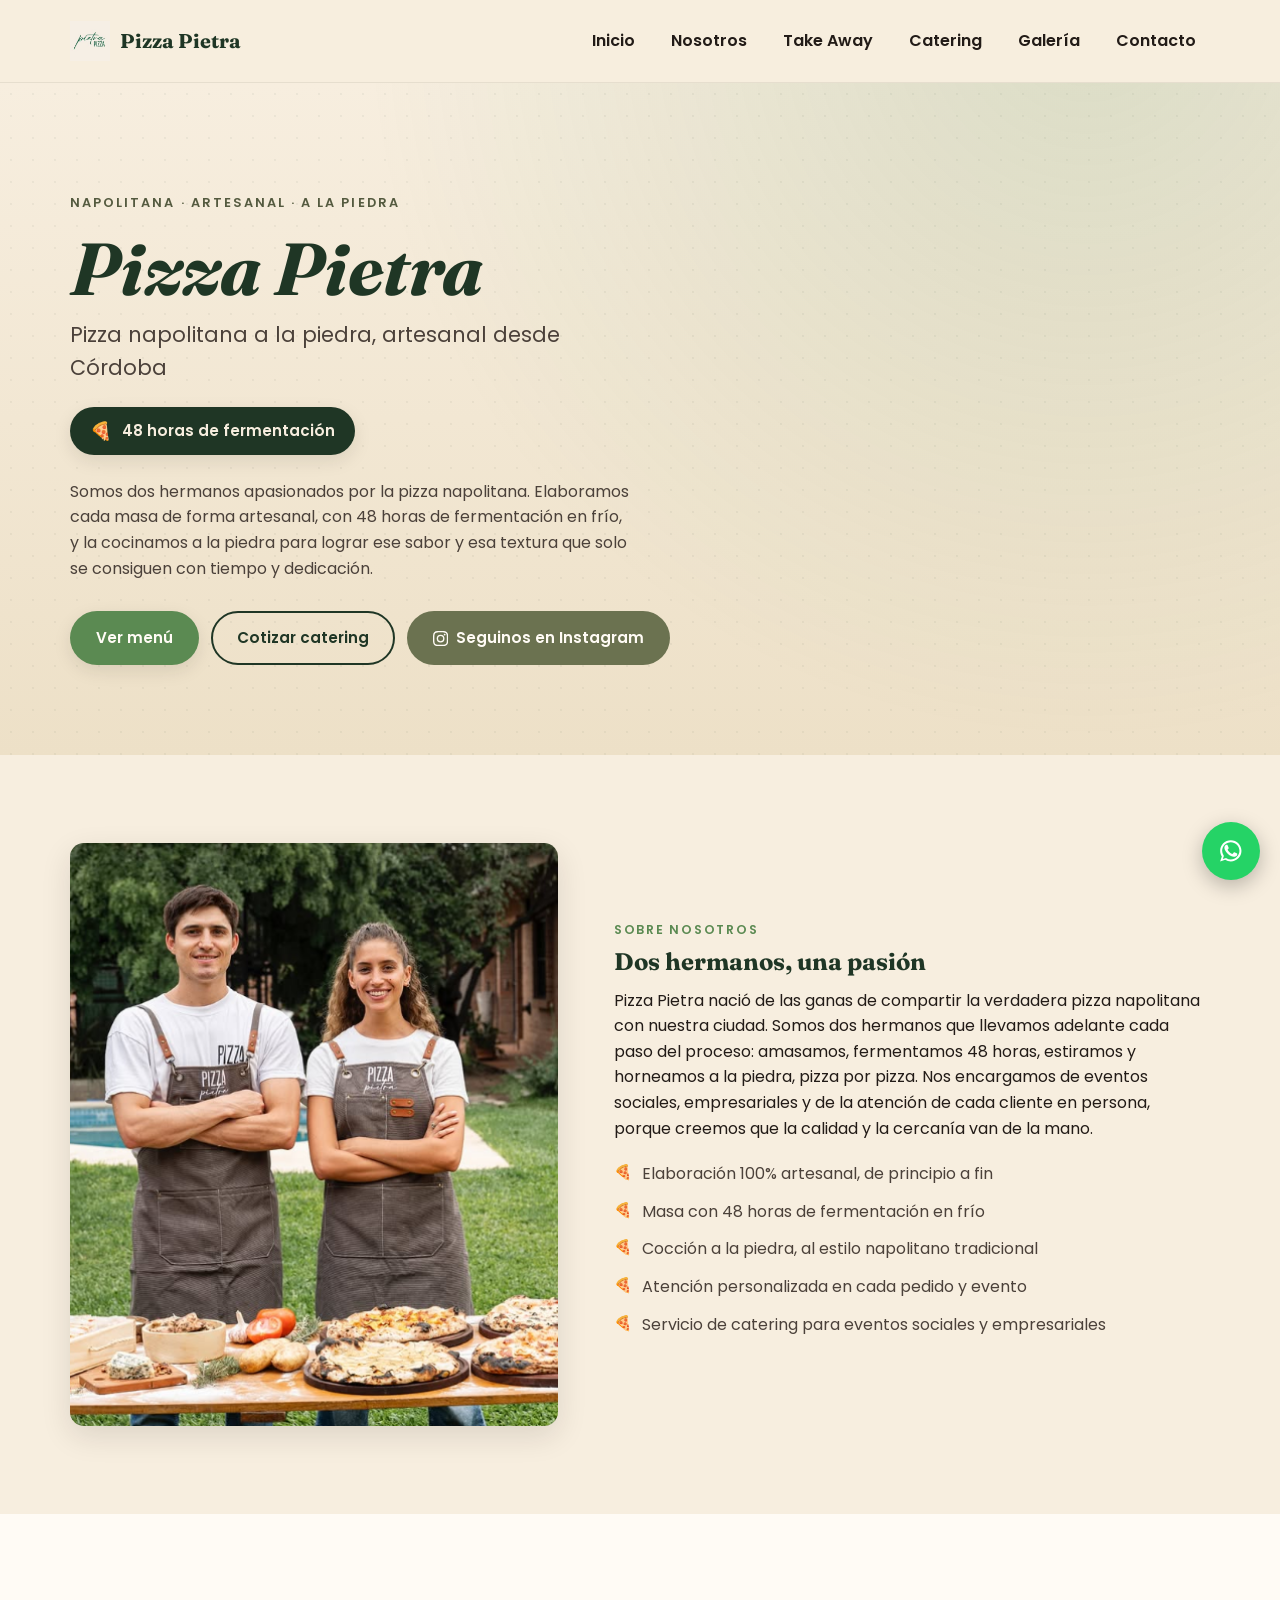
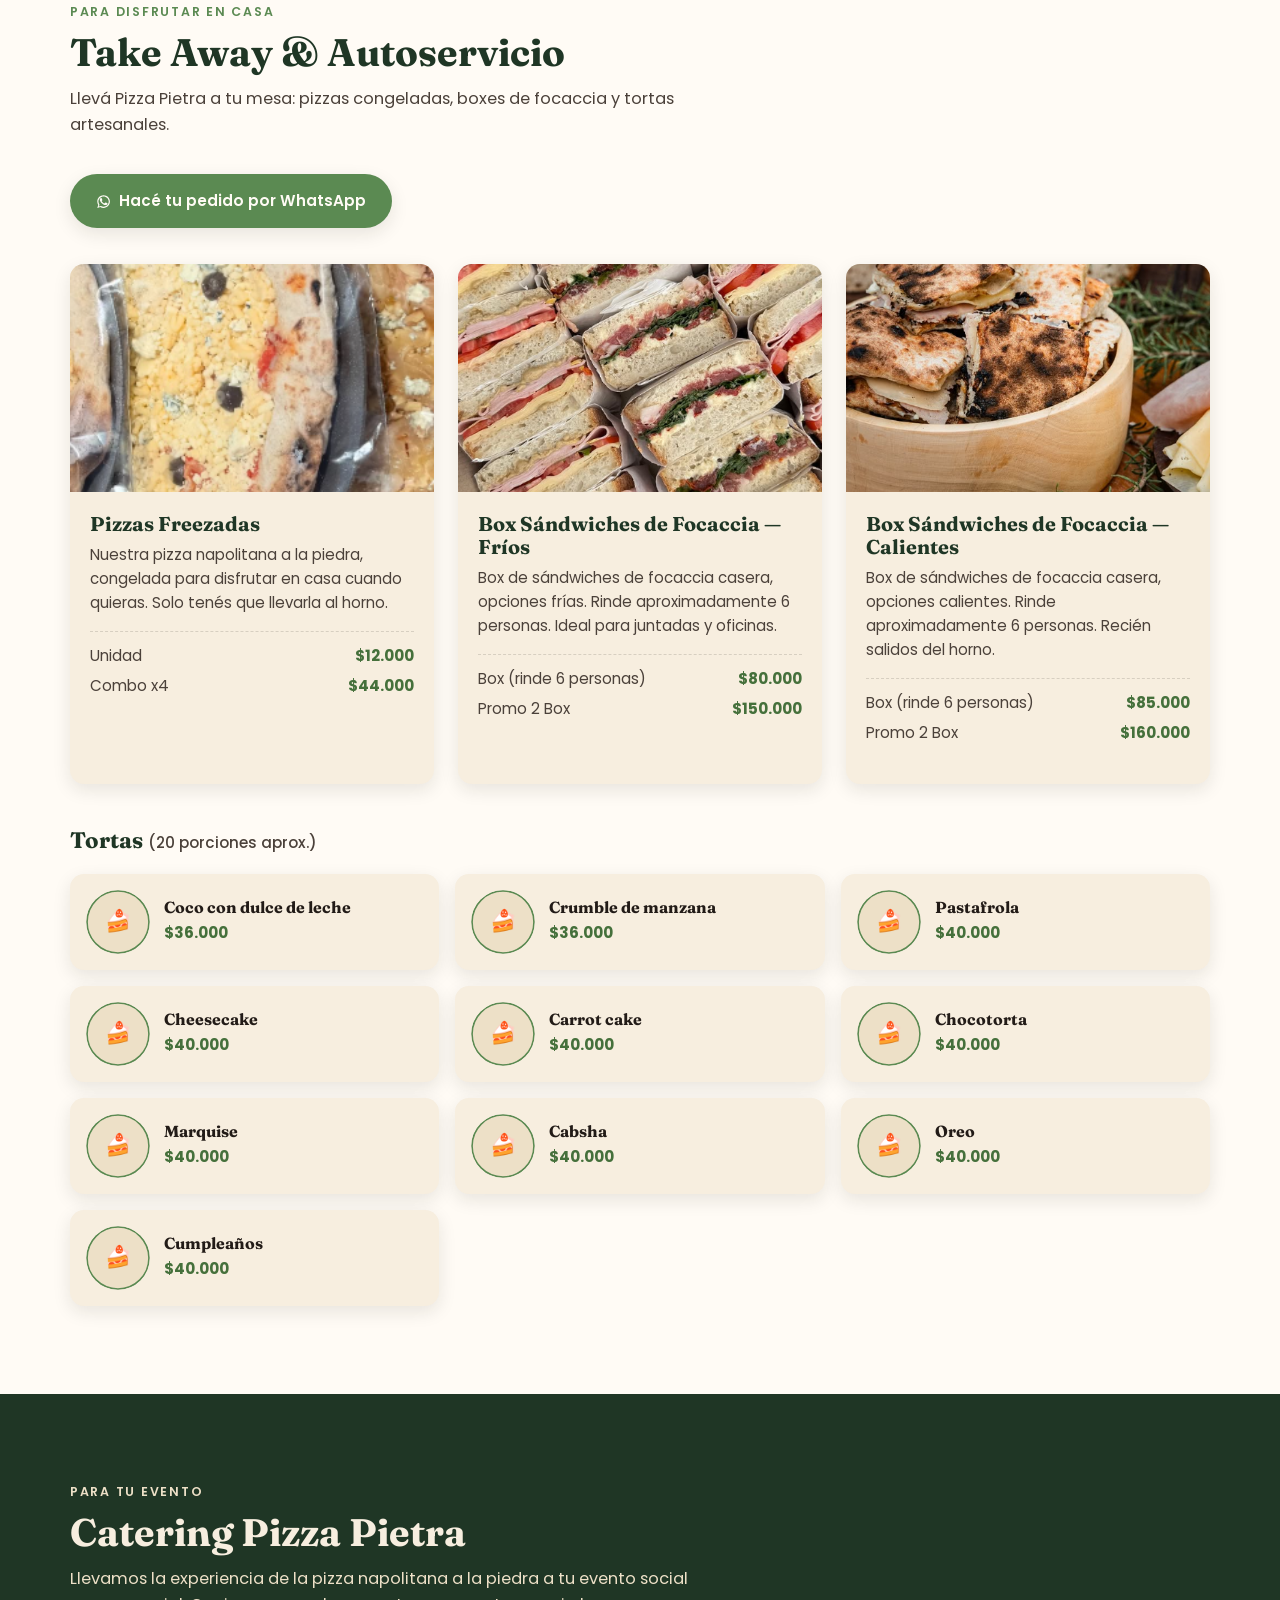
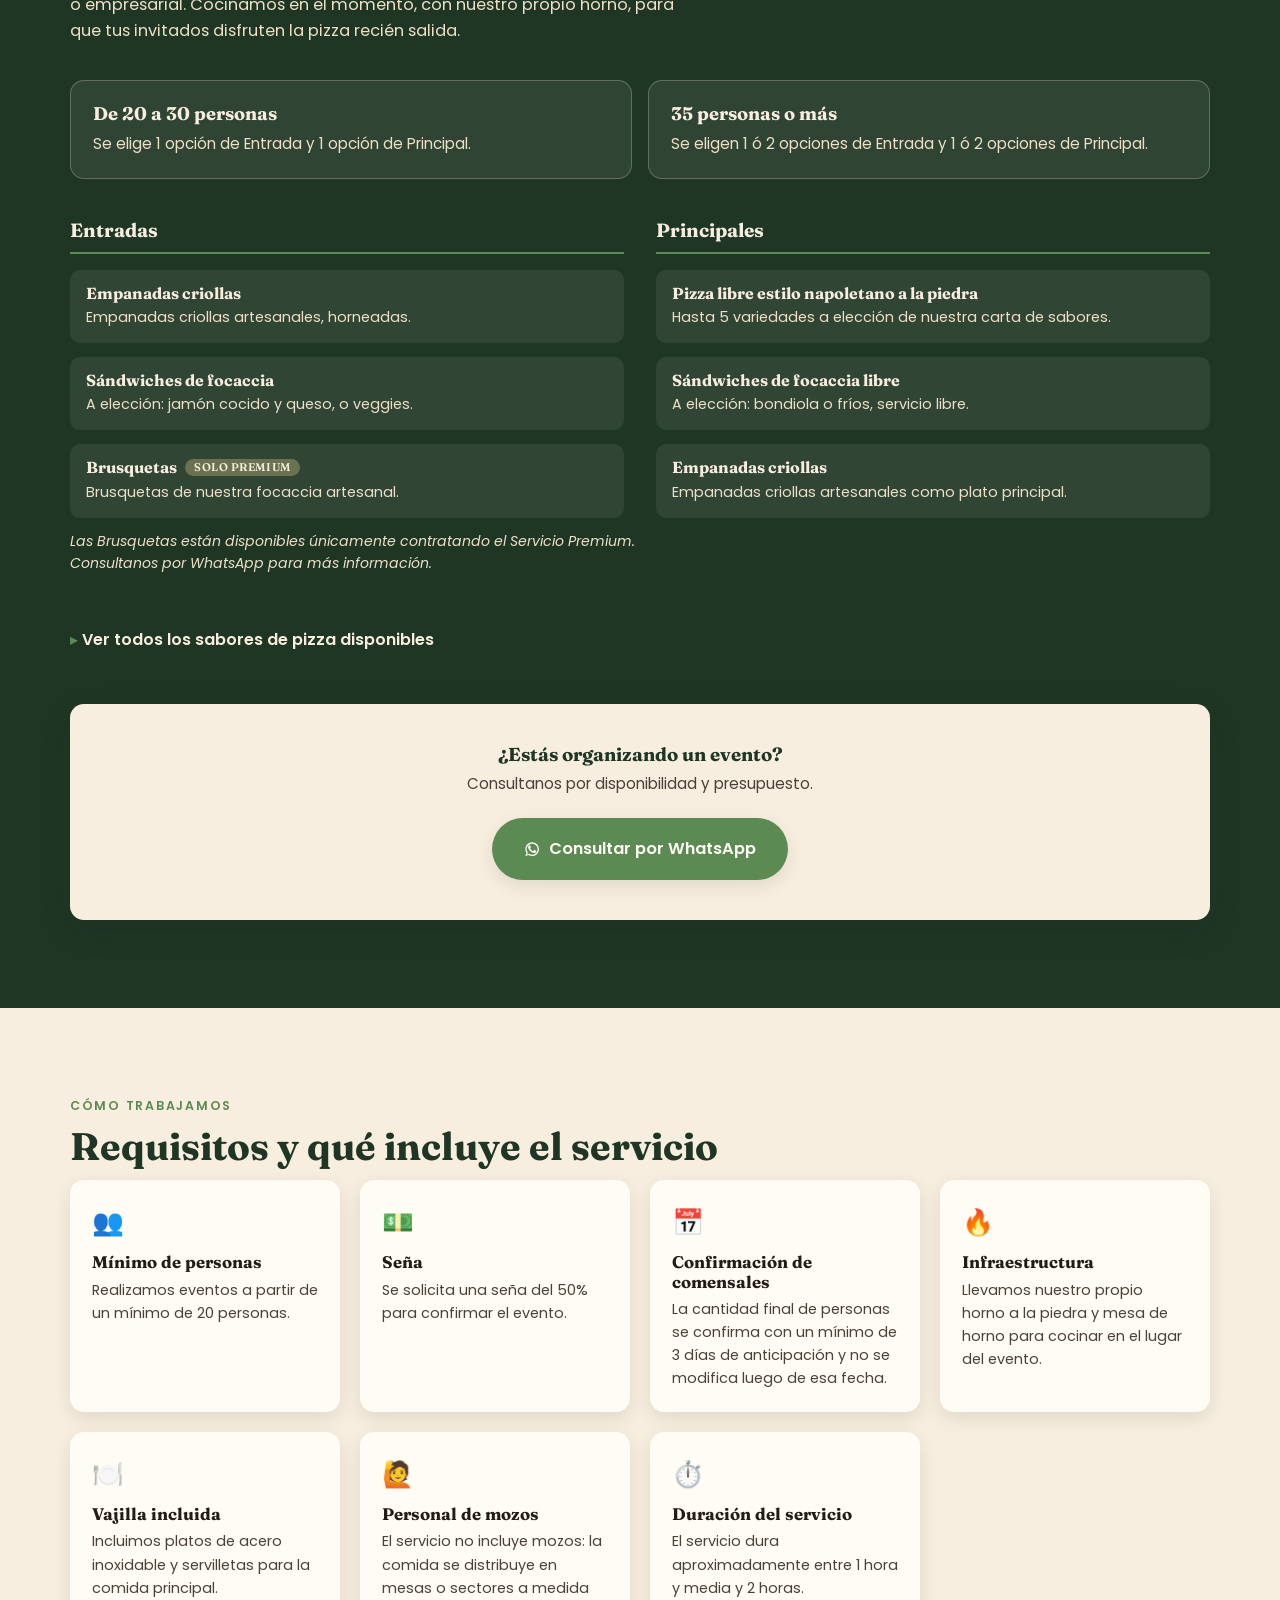
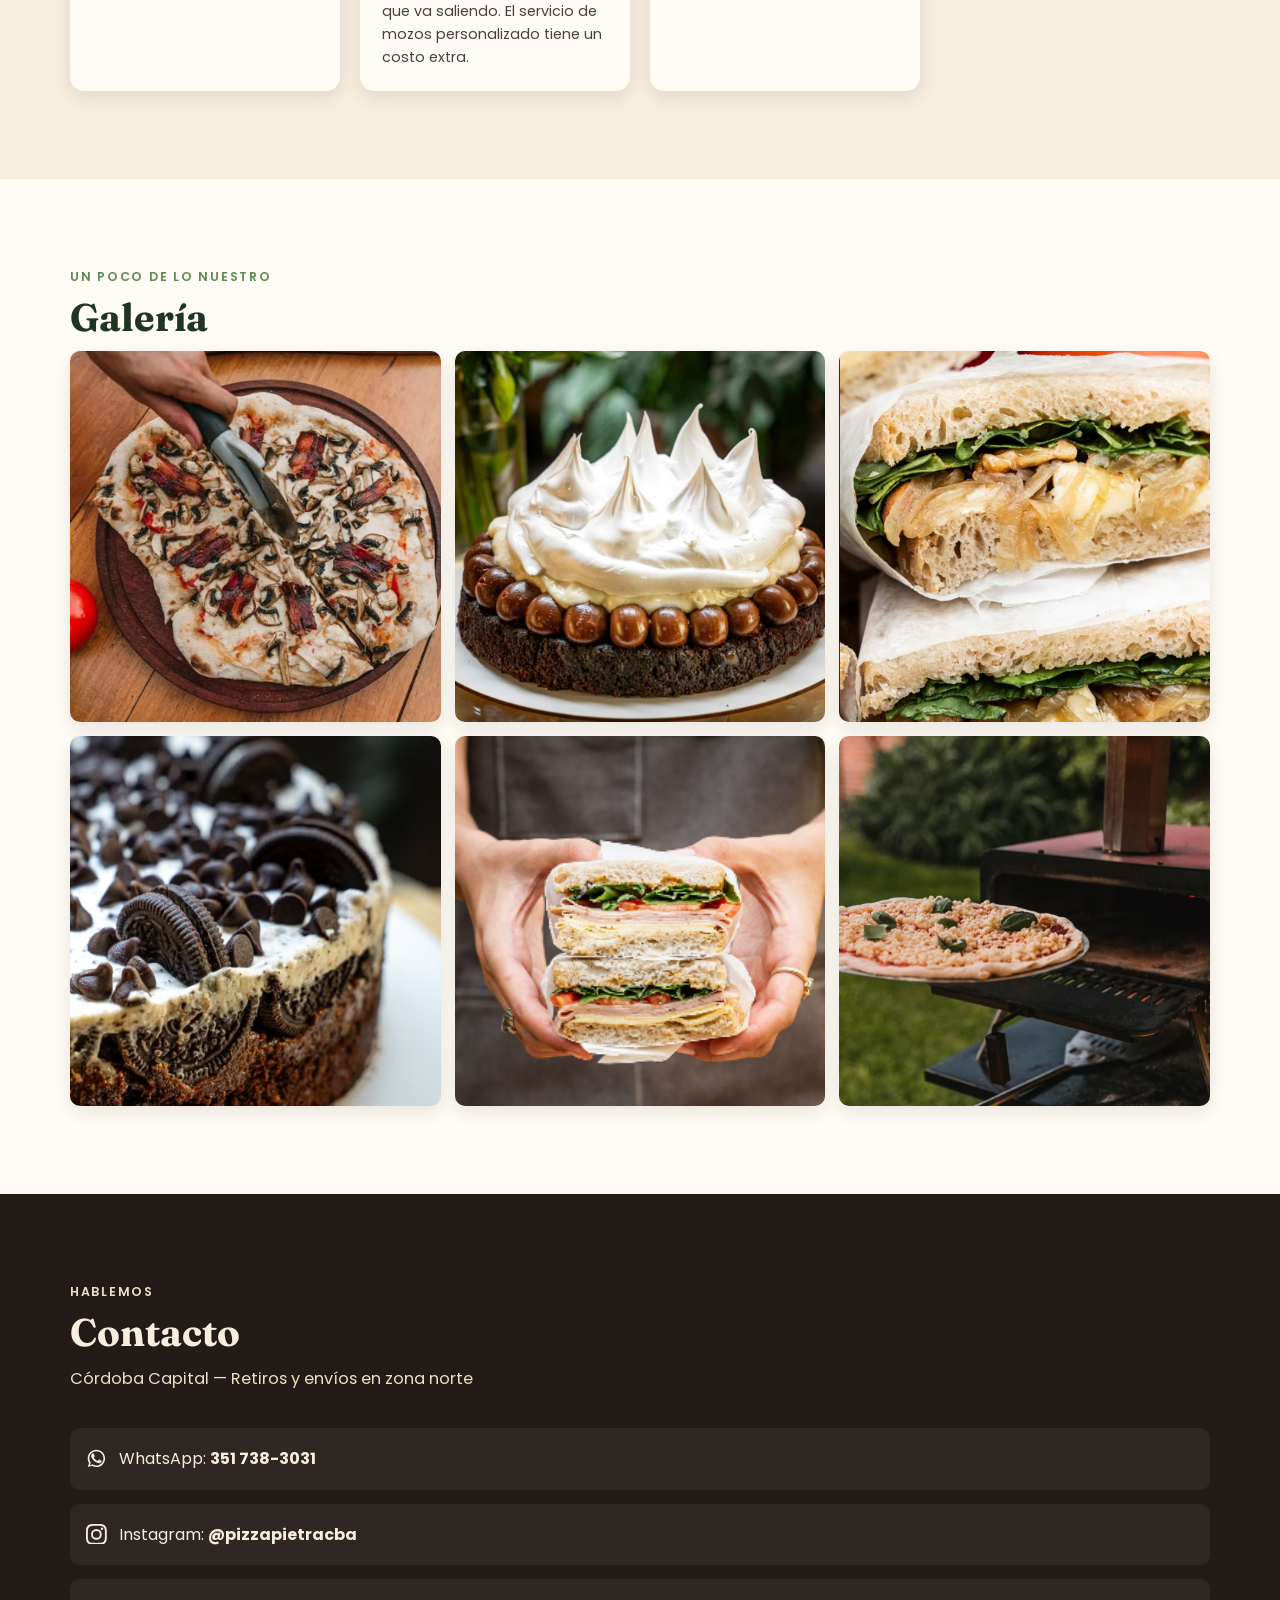
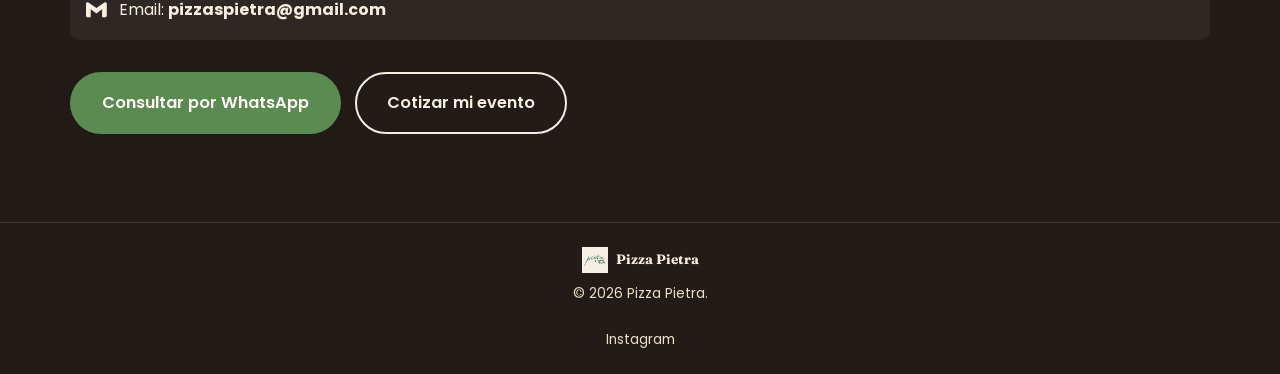
==== index.html @ 2894edb2 "Primera versión del sitio Pizza Pietra" ====
<!DOCTYPE html>
<html lang="es-AR">
<head>
<meta charset="UTF-8">
<meta name="viewport" content="width=device-width, initial-scale=1.0">
<title>Pizza Pietra | Pizza Napolitana a la Piedra y Catering en Córdoba</title>
<meta name="description" content="Pizza Pietra: pizza napolitana a la piedra artesanal, con masa de 48 horas de fermentación. Catering para eventos sociales y empresariales, take away, pizzas congeladas y tortas en Córdoba.">
<meta name="keywords" content="pizza napolitana Córdoba, pizza a la piedra, catering de pizzas Córdoba, pizza artesanal, catering eventos Córdoba, pizzas congeladas">
<meta name="author" content="Pizza Pietra">

<!-- Open Graph -->
<meta property="og:title" content="Pizza Pietra | Pizza Napolitana a la Piedra">
<meta property="og:description" content="Pizza napolitana artesanal con 48 horas de fermentación. Catering para eventos, take away y pizzas congeladas en Córdoba.">
<meta property="og:type" content="website">
<meta property="og:image" content="img/logo.jpg">
<meta property="og:locale" content="es_AR">

<link rel="icon" type="image/jpeg" href="img/logo.jpg">

<link rel="preconnect" href="https://fonts.googleapis.com">
<link rel="preconnect" href="https://fonts.gstatic.com" crossorigin>
<link href="https://fonts.googleapis.com/css2?family=Fraunces:ital,wght@0,600;0,700;0,900;1,600&family=Poppins:wght@400;500;600;700&display=swap" rel="stylesheet">

<link rel="stylesheet" href="css/styles.css">
</head>
<body>

<!-- ======================= HEADER / NAVEGACIÓN ======================= -->
<header class="site-header" id="header">
  <div class="container header-inner">
    <a href="#inicio" class="brand">
      <img src="img/logo.jpg" alt="Logo Pizza Pietra" class="brand-logo">
      <span class="brand-name">Pizza Pietra</span>
    </a>

    <nav class="main-nav" id="main-nav">
      <ul>
        <li><a href="#inicio" class="nav-link">Inicio</a></li>
        <li><a href="#nosotros" class="nav-link">Nosotros</a></li>
        <li><a href="#take-away" class="nav-link">Take Away</a></li>
        <li><a href="#catering" class="nav-link">Catering</a></li>
        <li><a href="#galeria" class="nav-link">Galería</a></li>
        <li><a href="#contacto" class="nav-link">Contacto</a></li>
      </ul>
    </nav>

    <button class="hamburger" id="hamburger" aria-label="Abrir menú" aria-expanded="false" aria-controls="main-nav">
      <span></span><span></span><span></span>
    </button>
  </div>
</header>

<main>

  <!-- ======================= HERO ======================= -->
  <section class="hero" id="inicio">
    <div class="hero-texture" aria-hidden="true"></div>
    <div class="container hero-inner">
      <p class="hero-kicker">Napolitana &middot; Artesanal &middot; A la piedra</p>
      <h1 class="hero-title" id="hero-titulo">Pizza Pietra</h1>
      <p class="hero-subtitle" id="hero-subtitulo">Pizza napolitana a la piedra, artesanal desde Córdoba</p>

      <div class="hero-badge" id="hero-badge">
        <span class="hero-badge-icon">🍕</span>
        <span>48 horas de fermentación</span>
      </div>

      <p class="hero-description" id="hero-descripcion"></p>

      <div class="hero-actions">
        <a href="#take-away" class="btn btn-primary">Ver menú</a>
        <a href="#catering" class="btn btn-secondary">Cotizar catering</a>
        <a href="#" id="hero-instagram" target="_blank" rel="noopener" class="btn btn-ghost">
          <svg class="icon" viewBox="0 0 24 24" aria-hidden="true"><path d="M12 2.163c3.204 0 3.584.012 4.85.07 3.252.148 4.771 1.691 4.919 4.919.058 1.265.069 1.645.069 4.849 0 3.205-.012 3.584-.069 4.849-.149 3.225-1.664 4.771-4.919 4.919-1.266.058-1.644.07-4.85.07-3.204 0-3.584-.012-4.849-.07-3.26-.149-4.771-1.699-4.919-4.92-.058-1.265-.07-1.644-.07-4.849 0-3.204.013-3.583.07-4.849.149-3.227 1.664-4.771 4.919-4.919 1.266-.057 1.645-.069 4.849-.069zM12 0C8.741 0 8.332.014 7.052.072 2.695.272.273 2.69.073 7.052.014 8.332 0 8.741 0 12c0 3.259.014 3.668.072 4.948.2 4.358 2.618 6.78 6.98 6.98C8.332 23.986 8.741 24 12 24c3.259 0 3.668-.014 4.948-.072 4.354-.2 6.782-2.618 6.979-6.98.059-1.28.073-1.689.073-4.948 0-3.259-.014-3.667-.072-4.947-.196-4.354-2.617-6.78-6.979-6.98C15.668.014 15.259 0 12 0zm0 5.838a6.163 6.163 0 100 12.326 6.163 6.163 0 000-12.326zM12 16a4 4 0 110-8 4 4 0 010 8zm6.406-11.845a1.44 1.44 0 100 2.881 1.44 1.44 0 000-2.881z"/></svg>
          Seguinos en Instagram
        </a>
      </div>
    </div>
  </section>

  <!-- ======================= SOBRE NOSOTROS ======================= -->
  <section class="section nosotros" id="nosotros">
    <div class="container nosotros-grid">
      <div class="nosotros-imagen">
        <img src="img/nosotros.png" alt="Los hermanos de Pizza Pietra elaborando pizza artesanal" loading="lazy">
      </div>
      <div class="nosotros-texto">
        <p class="section-kicker">Sobre nosotros</p>
        <h2 id="nosotros-titulo">Dos hermanos, una pasión</h2>
        <p id="nosotros-descripcion"></p>
        <ul class="nosotros-puntos" id="nosotros-puntos"></ul>
      </div>
    </div>
  </section>

  <!-- ======================= TAKE AWAY ======================= -->
  <section class="section take-away" id="take-away">
    <div class="container">
      <p class="section-kicker">Para disfrutar en casa</p>
      <h2 class="section-title">Take Away &amp; Autoservicio</h2>
      <p class="section-subtitle">Llevá Pizza Pietra a tu mesa: pizzas congeladas, boxes de focaccia y tortas artesanales.</p>

      <a href="#" id="takeaway-cta" target="_blank" rel="noopener" class="btn btn-primary takeaway-cta">
        <svg class="icon" viewBox="0 0 24 24" aria-hidden="true"><path d="M17.472 14.382c-.297-.149-1.758-.867-2.03-.967-.273-.099-.471-.148-.67.15-.197.297-.767.966-.94 1.164-.173.199-.347.223-.644.075-.297-.15-1.255-.463-2.39-1.475-.883-.788-1.48-1.761-1.653-2.059-.173-.297-.018-.458.13-.606.134-.133.298-.347.446-.52.149-.174.198-.298.298-.497.099-.198.05-.371-.025-.52-.075-.149-.669-1.612-.916-2.207-.242-.579-.487-.5-.669-.51-.173-.008-.371-.01-.57-.01-.198 0-.52.074-.792.372-.272.297-1.04 1.016-1.04 2.479 0 1.462 1.065 2.875 1.213 3.074.149.198 2.096 3.2 5.077 4.487.709.306 1.262.489 1.694.626.712.227 1.36.195 1.872.118.571-.085 1.758-.719 2.006-1.413.248-.694.248-1.289.173-1.413-.074-.124-.272-.198-.57-.347z"/><path d="M12.001 2C6.478 2 2 6.477 2 12c0 1.986.579 3.833 1.578 5.392L2 22l4.735-1.545A9.943 9.943 0 0012 22c5.523 0 10-4.477 10-10S17.523 2 12.001 2zm0 18.111a8.09 8.09 0 01-4.13-1.13l-.296-.176-3.075 1.004 1.017-2.999-.193-.308A8.086 8.086 0 013.89 12c0-4.475 3.638-8.112 8.112-8.112 4.474 0 8.111 3.637 8.111 8.112 0 4.474-3.637 8.111-8.112 8.111z"/></svg>
        Hacé tu pedido por WhatsApp
      </a>

      <div class="cards-grid" id="takeaway-grid"></div>

      <div class="tortas-block">
        <h3 class="tortas-title">Tortas <span>(20 porciones aprox.)</span></h3>
        <div class="tortas-grid" id="tortas-grid"></div>
      </div>
    </div>
  </section>

  <!-- ======================= CATERING ======================= -->
  <section class="section catering" id="catering">
    <div class="container">
      <p class="section-kicker section-kicker--inverse">Para tu evento</p>
      <h2 class="section-title section-title--inverse">Catering Pizza Pietra</h2>
      <p class="section-subtitle section-subtitle--inverse" id="catering-intro"></p>

      <div class="catering-grupos" id="catering-grupos"></div>

      <div class="catering-opciones">
        <div class="catering-columna">
          <h3>Entradas</h3>
          <div id="catering-entradas" class="catering-lista"></div>
        </div>
        <div class="catering-columna">
          <h3>Principales</h3>
          <div id="catering-principales" class="catering-lista"></div>
        </div>
      </div>

      <p class="catering-nota-premium" id="catering-nota-premium"></p>

      <details class="sabores-detalle">
        <summary>Ver todos los sabores de pizza disponibles</summary>
        <p class="sabores-ayuda">Tocá un sabor para ver sus ingredientes.</p>
        <div class="sabores-grid" id="sabores-grid"></div>
      </details>

      <div class="cotizar-box">
        <h3>¿Estás organizando un evento?</h3>
        <p>Consultanos por disponibilidad y presupuesto.</p>
        <a href="#" id="catering-whatsapp-cta" target="_blank" rel="noopener" class="btn btn-primary btn-large">
          <svg class="icon" viewBox="0 0 24 24" aria-hidden="true"><path d="M17.472 14.382c-.297-.149-1.758-.867-2.03-.967-.273-.099-.471-.148-.67.15-.197.297-.767.966-.94 1.164-.173.199-.347.223-.644.075-.297-.15-1.255-.463-2.39-1.475-.883-.788-1.48-1.761-1.653-2.059-.173-.297-.018-.458.13-.606.134-.133.298-.347.446-.52.149-.174.198-.298.298-.497.099-.198.05-.371-.025-.52-.075-.149-.669-1.612-.916-2.207-.242-.579-.487-.5-.669-.51-.173-.008-.371-.01-.57-.01-.198 0-.52.074-.792.372-.272.297-1.04 1.016-1.04 2.479 0 1.462 1.065 2.875 1.213 3.074.149.198 2.096 3.2 5.077 4.487.709.306 1.262.489 1.694.626.712.227 1.36.195 1.872.118.571-.085 1.758-.719 2.006-1.413.248-.694.248-1.289.173-1.413-.074-.124-.272-.198-.57-.347z"/><path d="M12.001 2C6.478 2 2 6.477 2 12c0 1.986.579 3.833 1.578 5.392L2 22l4.735-1.545A9.943 9.943 0 0012 22c5.523 0 10-4.477 10-10S17.523 2 12.001 2zm0 18.111a8.09 8.09 0 01-4.13-1.13l-.296-.176-3.075 1.004 1.017-2.999-.193-.308A8.086 8.086 0 013.89 12c0-4.475 3.638-8.112 8.112-8.112 4.474 0 8.111 3.637 8.111 8.112 0 4.474-3.637 8.111-8.112 8.111z"/></svg>
          Consultar por WhatsApp
        </a>
      </div>
    </div>
  </section>

  <!-- ======================= REQUISITOS ======================= -->
  <section class="section requisitos">
    <div class="container">
      <p class="section-kicker">Cómo trabajamos</p>
      <h2 class="section-title">Requisitos y qué incluye el servicio</h2>
      <div class="requisitos-grid" id="requisitos-grid"></div>
    </div>
  </section>

  <!-- ======================= GALERÍA ======================= -->
  <section class="section galeria" id="galeria">
    <div class="container">
      <p class="section-kicker">Un poco de lo nuestro</p>
      <h2 class="section-title">Galería</h2>
      <div class="galeria-grid" id="galeria-grid"></div>
    </div>
  </section>

  <!-- ======================= CONTACTO ======================= -->
  <section class="section contacto" id="contacto">
    <div class="container contacto-inner">
      <p class="section-kicker section-kicker--inverse">Hablemos</p>
      <h2 class="section-title section-title--inverse">Contacto</h2>
      <p class="section-subtitle section-subtitle--inverse" id="contacto-zona"></p>

      <div class="contacto-datos">
        <a href="#" id="contacto-whatsapp" target="_blank" rel="noopener" class="contacto-item">
          <span class="contacto-icono" aria-hidden="true"><svg class="icon" viewBox="0 0 24 24"><path d="M17.472 14.382c-.297-.149-1.758-.867-2.03-.967-.273-.099-.471-.148-.67.15-.197.297-.767.966-.94 1.164-.173.199-.347.223-.644.075-.297-.15-1.255-.463-2.39-1.475-.883-.788-1.48-1.761-1.653-2.059-.173-.297-.018-.458.13-.606.134-.133.298-.347.446-.52.149-.174.198-.298.298-.497.099-.198.05-.371-.025-.52-.075-.149-.669-1.612-.916-2.207-.242-.579-.487-.5-.669-.51-.173-.008-.371-.01-.57-.01-.198 0-.52.074-.792.372-.272.297-1.04 1.016-1.04 2.479 0 1.462 1.065 2.875 1.213 3.074.149.198 2.096 3.2 5.077 4.487.709.306 1.262.489 1.694.626.712.227 1.36.195 1.872.118.571-.085 1.758-.719 2.006-1.413.248-.694.248-1.289.173-1.413-.074-.124-.272-.198-.57-.347z"/><path d="M12.001 2C6.478 2 2 6.477 2 12c0 1.986.579 3.833 1.578 5.392L2 22l4.735-1.545A9.943 9.943 0 0012 22c5.523 0 10-4.477 10-10S17.523 2 12.001 2zm0 18.111a8.09 8.09 0 01-4.13-1.13l-.296-.176-3.075 1.004 1.017-2.999-.193-.308A8.086 8.086 0 013.89 12c0-4.475 3.638-8.112 8.112-8.112 4.474 0 8.111 3.637 8.111 8.112 0 4.474-3.637 8.111-8.112 8.111z"/></svg></span>
          <span>WhatsApp: <strong id="contacto-whatsapp-texto"></strong></span>
        </a>
        <a href="#" id="contacto-instagram" target="_blank" rel="noopener" class="contacto-item">
          <span class="contacto-icono" aria-hidden="true"><svg class="icon" viewBox="0 0 24 24"><path d="M12 2.163c3.204 0 3.584.012 4.85.07 3.252.148 4.771 1.691 4.919 4.919.058 1.265.069 1.645.069 4.849 0 3.205-.012 3.584-.069 4.849-.149 3.225-1.664 4.771-4.919 4.919-1.266.058-1.644.07-4.85.07-3.204 0-3.584-.012-4.849-.07-3.26-.149-4.771-1.699-4.919-4.92-.058-1.265-.07-1.644-.07-4.849 0-3.204.013-3.583.07-4.849.149-3.227 1.664-4.771 4.919-4.919 1.266-.057 1.645-.069 4.849-.069zM12 0C8.741 0 8.332.014 7.052.072 2.695.272.273 2.69.073 7.052.014 8.332 0 8.741 0 12c0 3.259.014 3.668.072 4.948.2 4.358 2.618 6.78 6.98 6.98C8.332 23.986 8.741 24 12 24c3.259 0 3.668-.014 4.948-.072 4.354-.2 6.782-2.618 6.979-6.98.059-1.28.073-1.689.073-4.948 0-3.259-.014-3.667-.072-4.947-.196-4.354-2.617-6.78-6.979-6.98C15.668.014 15.259 0 12 0zm0 5.838a6.163 6.163 0 100 12.326 6.163 6.163 0 000-12.326zM12 16a4 4 0 110-8 4 4 0 010 8zm6.406-11.845a1.44 1.44 0 100 2.881 1.44 1.44 0 000-2.881z"/></svg></span>
          <span>Instagram: <strong id="contacto-instagram-texto"></strong></span>
        </a>
        <a href="#" id="contacto-email" class="contacto-item">
          <span class="contacto-icono" aria-hidden="true"><svg class="icon" viewBox="0 0 24 24"><path d="M24 5.457v13.909c0 .904-.732 1.636-1.636 1.636h-3.819V11.73L12 16.64l-6.545-4.91v9.273H1.636A1.636 1.636 0 0 1 0 19.366V5.457c0-.383.128-.735.345-1.019l.135-.163A1.635 1.635 0 0 1 1.636 3.82h.749L12 10.457l9.615-6.636h.749a1.635 1.635 0 0 1 1.156.472l.135.163c.217.284.345.636.345 1.019z"/></svg></span>
          <span>Email: <strong id="contacto-email-texto"></strong></span>
        </a>
      </div>

      <div class="contacto-cta">
        <a href="#" id="cta-whatsapp-grande" target="_blank" rel="noopener" class="btn btn-primary btn-large">Consultar por WhatsApp</a>
        <a href="#catering" class="btn btn-secondary btn-large">Cotizar mi evento</a>
      </div>
    </div>
  </section>

</main>

<!-- ======================= FOOTER ======================= -->
<footer class="site-footer">
  <div class="container footer-inner">
    <div class="footer-brand">
      <img src="img/logo.jpg" alt="Logo Pizza Pietra" class="footer-logo">
      <span>Pizza Pietra</span>
    </div>
    <p>&copy; <span id="footer-year"></span> Pizza Pietra.</p>
    <a href="#" id="footer-instagram" target="_blank" rel="noopener">Instagram</a>
  </div>
</footer>

<!-- Botón flotante de WhatsApp -->
<a href="#" id="whatsapp-flotante" target="_blank" rel="noopener" class="whatsapp-flotante" aria-label="Consultar por WhatsApp">
  <svg class="icon" viewBox="0 0 24 24" aria-hidden="true"><path d="M17.472 14.382c-.297-.149-1.758-.867-2.03-.967-.273-.099-.471-.148-.67.15-.197.297-.767.966-.94 1.164-.173.199-.347.223-.644.075-.297-.15-1.255-.463-2.39-1.475-.883-.788-1.48-1.761-1.653-2.059-.173-.297-.018-.458.13-.606.134-.133.298-.347.446-.52.149-.174.198-.298.298-.497.099-.198.05-.371-.025-.52-.075-.149-.669-1.612-.916-2.207-.242-.579-.487-.5-.669-.51-.173-.008-.371-.01-.57-.01-.198 0-.52.074-.792.372-.272.297-1.04 1.016-1.04 2.479 0 1.462 1.065 2.875 1.213 3.074.149.198 2.096 3.2 5.077 4.487.709.306 1.262.489 1.694.626.712.227 1.36.195 1.872.118.571-.085 1.758-.719 2.006-1.413.248-.694.248-1.289.173-1.413-.074-.124-.272-.198-.57-.347z"/><path d="M12.001 2C6.478 2 2 6.477 2 12c0 1.986.579 3.833 1.578 5.392L2 22l4.735-1.545A9.943 9.943 0 0012 22c5.523 0 10-4.477 10-10S17.523 2 12.001 2zm0 18.111a8.09 8.09 0 01-4.13-1.13l-.296-.176-3.075 1.004 1.017-2.999-.193-.308A8.086 8.086 0 013.89 12c0-4.475 3.638-8.112 8.112-8.112 4.474 0 8.111 3.637 8.111 8.112 0 4.474-3.637 8.111-8.112 8.111z"/></svg>
</a>

<!-- ======================= MODAL DE INGREDIENTES ======================= -->
<div class="modal-overlay" id="modal-ingredientes" hidden>
  <div class="modal-box" role="dialog" aria-modal="true" aria-labelledby="modal-ingredientes-titulo">
    <button type="button" class="modal-cerrar" id="modal-cerrar" aria-label="Cerrar">&times;</button>
    <span class="modal-badge" id="modal-ingredientes-badge" hidden>Vegetariana</span>
    <h3 id="modal-ingredientes-titulo"></h3>
    <p class="modal-ingredientes-label">Ingredientes:</p>
    <p class="modal-ingredientes-lista" id="modal-ingredientes-lista"></p>
  </div>
</div>

<!-- data/menu.js debe cargarse ANTES que js/script.js -->
<script src="data/menu.js"></script>
<script src="js/script.js"></script>
</body>
</html>
---- css/styles.css ----
/* =========================================================================
   PIZZA PIETRA — ESTILOS
   Paleta: crema, verde, verde profundo, verde oliva, negro.
   Mobile first: las reglas base son para celular, y se amplían con
   media queries (min-width) para tablet y escritorio.
   ========================================================================= */

:root {
  /* Colores */
  --color-cream: #F7EEDF;
  --color-cream-dark: #EDE0C7;
  --color-green: #5B8A52;
  --color-green-dark: #45703B;
  --color-pine: #1F3625;
  --color-olive: #6B7250;
  --color-olive-dark: #545A3F;
  --color-black: #221B17;
  --color-white: #FFFBF5;

  /* Tipografía */
  --font-display: 'Fraunces', Georgia, 'Times New Roman', serif;
  --font-body: 'Poppins', 'Segoe UI', system-ui, -apple-system, sans-serif;

  /* Layout */
  --max-width: 1180px;
  --radius: 14px;
  --shadow-soft: 0 10px 30px rgba(34, 27, 23, 0.12);
  --shadow-card: 0 6px 18px rgba(34, 27, 23, 0.10);
}

* { box-sizing: border-box; }

html {
  scroll-behavior: smooth;
  scroll-padding-top: 78px;
}

body {
  margin: 0;
  font-family: var(--font-body);
  color: var(--color-black);
  background-color: var(--color-cream);
  line-height: 1.6;
  -webkit-font-smoothing: antialiased;
}

img { max-width: 100%; display: block; }

/* Íconos de WhatsApp/Instagram: heredan el tamaño de letra y el color
   del texto que los rodea (igual que hacían los emojis que reemplazan). */
.icon {
  width: 1em;
  height: 1em;
  display: inline-block;
  vertical-align: -0.125em;
  fill: currentColor;
  flex-shrink: 0;
}

a {
  color: inherit;
  text-decoration: none;
}

ul { list-style: none; margin: 0; padding: 0; }

h1, h2, h3, h4 {
  font-family: var(--font-display);
  font-weight: 700;
  line-height: 1.15;
  margin: 0 0 0.5em 0;
  color: var(--color-pine);
}

p { margin: 0 0 1em 0; }

.container {
  width: 100%;
  max-width: var(--max-width);
  margin: 0 auto;
  padding: 0 20px;
}

.section {
  padding: 64px 0;
}

.section-kicker {
  font-family: var(--font-body);
  text-transform: uppercase;
  letter-spacing: 0.14em;
  font-size: 0.78rem;
  font-weight: 600;
  color: var(--color-green);
  margin-bottom: 8px;
}

.section-kicker--inverse { color: var(--color-cream-dark); }

.section-title {
  font-size: clamp(1.7rem, 4vw, 2.4rem);
  margin-bottom: 12px;
}

.section-title--inverse { color: var(--color-cream); }

.section-subtitle {
  max-width: 620px;
  color: #4B413A;
  font-size: 1.02rem;
  margin-bottom: 36px;
}

.section-subtitle--inverse { color: var(--color-cream-dark); }

/* -------------------------------------------------------------------------
   BOTONES
   ------------------------------------------------------------------------- */
.btn {
  display: inline-flex;
  align-items: center;
  justify-content: center;
  gap: 8px;
  padding: 13px 24px;
  border-radius: 999px;
  font-family: var(--font-body);
  font-weight: 600;
  font-size: 0.95rem;
  border: 2px solid transparent;
  cursor: pointer;
  transition: transform 0.15s ease, box-shadow 0.15s ease, background-color 0.15s ease, color 0.15s ease;
  white-space: nowrap;
}

.btn:hover { transform: translateY(-2px); }

.btn-primary {
  background-color: var(--color-green);
  color: var(--color-white);
  box-shadow: var(--shadow-card);
}
.btn-primary:hover { background-color: var(--color-green-dark); }

.btn-secondary {
  background-color: transparent;
  color: var(--color-cream);
  border-color: var(--color-cream);
}
.btn-secondary:hover { background-color: rgba(247, 238, 223, 0.12); }

.hero .btn-secondary {
  color: var(--color-pine);
  border-color: var(--color-pine);
}
.hero .btn-secondary:hover { background-color: rgba(31, 54, 37, 0.08); }

.btn-ghost {
  background-color: var(--color-olive);
  color: var(--color-white);
}
.btn-ghost:hover { background-color: var(--color-olive-dark); }

.btn-large { padding: 16px 30px; font-size: 1.02rem; }

/* -------------------------------------------------------------------------
   HEADER
   ------------------------------------------------------------------------- */
.site-header {
  position: sticky;
  top: 0;
  z-index: 100;
  background-color: rgba(247, 238, 223, 0.94);
  backdrop-filter: saturate(160%) blur(6px);
  border-bottom: 1px solid rgba(34, 27, 23, 0.08);
}

.header-inner {
  display: flex;
  align-items: center;
  justify-content: space-between;
  height: 68px;
}

.brand {
  display: flex;
  align-items: center;
  gap: 10px;
}

.brand-logo { width: 40px; height: 40px; }

.brand-name {
  font-family: var(--font-display);
  font-weight: 700;
  font-size: 1.25rem;
  color: var(--color-pine);
}

.main-nav {
  position: fixed;
  top: 68px;
  left: 0;
  right: 0;
  background-color: var(--color-cream);
  border-bottom: 1px solid rgba(34, 27, 23, 0.08);
  transform: translateY(-140%);
  opacity: 0;
  transition: transform 0.25s ease, opacity 0.25s ease;
  z-index: 99;
}

.main-nav.is-open {
  transform: translateY(0);
  opacity: 1;
}

.main-nav ul {
  display: flex;
  flex-direction: column;
  padding: 12px 20px 20px;
}

.main-nav li { border-top: 1px solid rgba(34, 27, 23, 0.06); }
.main-nav li:first-child { border-top: none; }

.nav-link {
  display: block;
  padding: 14px 4px;
  font-weight: 600;
  color: var(--color-black);
}

.nav-link:hover { color: var(--color-green); }

.hamburger {
  width: 42px;
  height: 42px;
  border: none;
  background: transparent;
  cursor: pointer;
  display: flex;
  flex-direction: column;
  align-items: center;
  justify-content: center;
  gap: 5px;
}

.hamburger span {
  width: 24px;
  height: 2px;
  background-color: var(--color-pine);
  border-radius: 2px;
  transition: transform 0.2s ease, opacity 0.2s ease;
}

.hamburger[aria-expanded="true"] span:nth-child(1) { transform: translateY(7px) rotate(45deg); }
.hamburger[aria-expanded="true"] span:nth-child(2) { opacity: 0; }
.hamburger[aria-expanded="true"] span:nth-child(3) { transform: translateY(-7px) rotate(-45deg); }

/* -------------------------------------------------------------------------
   HERO
   ------------------------------------------------------------------------- */
.hero {
  position: relative;
  overflow: hidden;
  padding: 76px 0 64px;
  background:
    radial-gradient(circle at 85% -10%, rgba(91, 138, 82, 0.18), transparent 55%),
    linear-gradient(180deg, var(--color-cream) 0%, var(--color-cream-dark) 100%);
}

.hero-texture {
  position: absolute;
  inset: 0;
  background-image:
    radial-gradient(rgba(31, 54, 37, 0.05) 1.5px, transparent 1.5px);
  background-size: 22px 22px;
  pointer-events: none;
}

.hero-inner { position: relative; }

.hero-kicker {
  text-transform: uppercase;
  letter-spacing: 0.16em;
  font-size: 0.8rem;
  font-weight: 600;
  color: var(--color-olive-dark);
  margin-bottom: 14px;
}

.hero-title {
  font-size: clamp(2.6rem, 11vw, 4.6rem);
  font-style: italic;
  color: var(--color-pine);
  margin-bottom: 6px;
}

.hero-subtitle {
  font-size: clamp(1.05rem, 3vw, 1.3rem);
  color: #4B413A;
  max-width: 560px;
  margin-bottom: 22px;
}

.hero-badge {
  display: inline-flex;
  align-items: center;
  gap: 10px;
  background-color: var(--color-pine);
  color: var(--color-cream);
  padding: 10px 20px;
  border-radius: 999px;
  font-weight: 600;
  font-size: 0.95rem;
  margin-bottom: 24px;
  box-shadow: var(--shadow-card);
}

.hero-badge-icon { font-size: 1.1rem; }

.hero-description {
  max-width: 560px;
  color: #4B413A;
  margin-bottom: 30px;
}

.hero-actions {
  display: flex;
  flex-wrap: wrap;
  gap: 12px;
}

/* -------------------------------------------------------------------------
   SOBRE NOSOTROS
   ------------------------------------------------------------------------- */
.nosotros { background-color: var(--color-cream); }

.nosotros-grid {
  display: grid;
  gap: 32px;
}

.nosotros-imagen img {
  border-radius: var(--radius);
  box-shadow: var(--shadow-soft);
  width: 100%;
  display: block;
}

.nosotros-puntos { margin-top: 20px; }

.nosotros-puntos li {
  position: relative;
  padding-left: 28px;
  margin-bottom: 12px;
  color: #4B413A;
}

.nosotros-puntos li::before {
  content: "🍕";
  position: absolute;
  left: 0;
  top: 0;
  font-size: 0.9rem;
}

/* -------------------------------------------------------------------------
   TAKE AWAY — TARJETAS
   ------------------------------------------------------------------------- */
.take-away { background-color: var(--color-white); }

.takeaway-cta {
  margin-bottom: 36px;
}

.cards-grid {
  display: grid;
  grid-template-columns: 1fr;
  gap: 24px;
  margin-bottom: 20px;
}

.product-card {
  background-color: var(--color-cream);
  border-radius: var(--radius);
  overflow: hidden;
  box-shadow: var(--shadow-card);
  display: flex;
  flex-direction: column;
  transition: transform 0.2s ease, box-shadow 0.2s ease;
}

.product-card:hover {
  transform: translateY(-4px);
  box-shadow: var(--shadow-soft);
}

.product-card-img {
  width: 100%;
  aspect-ratio: 16 / 10;
  object-fit: cover;
  background-color: var(--color-cream-dark);
}

.product-card-body {
  padding: 20px;
  display: flex;
  flex-direction: column;
  flex: 1;
}

.product-card-body h3 {
  font-size: 1.25rem;
  margin-bottom: 8px;
}

.product-card-desc {
  color: #4B413A;
  font-size: 0.94rem;
  margin-bottom: 16px;
}

.product-precios {
  display: flex;
  flex-direction: column;
  gap: 6px;
  margin-bottom: 18px;
  padding-top: 12px;
  border-top: 1px dashed rgba(34, 27, 23, 0.15);
}

.product-precio-linea {
  display: flex;
  justify-content: space-between;
  font-size: 0.95rem;
}

.product-precio-linea .etiqueta { color: #4B413A; }

.product-precio-linea .precio {
  font-weight: 700;
  color: var(--color-green-dark);
}

.tortas-block { margin-top: 44px; }

.tortas-title {
  font-size: 1.4rem;
  margin-bottom: 20px;
}

.tortas-title span {
  font-family: var(--font-body);
  font-weight: 500;
  font-size: 0.95rem;
  color: #4B413A;
}

.tortas-grid {
  display: grid;
  grid-template-columns: 1fr;
  gap: 16px;
}

.torta-card {
  background-color: var(--color-cream);
  border-radius: var(--radius);
  padding: 16px;
  display: flex;
  align-items: center;
  gap: 14px;
  box-shadow: var(--shadow-card);
}

.torta-card img {
  width: 64px;
  height: 64px;
  border-radius: 50%;
  object-fit: cover;
  flex-shrink: 0;
}

.torta-card-info { flex: 1; }

.torta-card-info h4 {
  font-size: 1rem;
  margin: 0 0 4px 0;
  color: var(--color-black);
}

.torta-card-info .precio {
  font-weight: 700;
  color: var(--color-green-dark);
  font-size: 0.95rem;
}

/* -------------------------------------------------------------------------
   CATERING
   ------------------------------------------------------------------------- */
.catering {
  background-color: var(--color-pine);
  color: var(--color-cream);
}

.catering-grupos {
  display: grid;
  grid-template-columns: 1fr;
  gap: 16px;
  margin-bottom: 40px;
}

.catering-grupo-card {
  background-color: rgba(247, 238, 223, 0.08);
  border: 1px solid rgba(247, 238, 223, 0.25);
  border-radius: var(--radius);
  padding: 22px;
}

.catering-grupo-card h3 {
  color: var(--color-cream);
  font-size: 1.15rem;
  margin-bottom: 8px;
}

.catering-grupo-card p {
  color: var(--color-cream-dark);
  margin: 0;
  font-size: 0.95rem;
}

.catering-opciones {
  display: grid;
  grid-template-columns: 1fr;
  gap: 32px;
  margin-bottom: 12px;
}

.catering-columna h3 {
  color: var(--color-cream);
  font-size: 1.2rem;
  border-bottom: 2px solid var(--color-green);
  padding-bottom: 10px;
  margin-bottom: 16px;
}

.catering-lista { display: flex; flex-direction: column; gap: 14px; }

.catering-item {
  background-color: rgba(247, 238, 223, 0.08);
  border-radius: 10px;
  padding: 14px 16px;
  position: relative;
}

.catering-item h4 {
  color: var(--color-cream);
  font-size: 1rem;
  margin: 0 0 4px 0;
  display: flex;
  align-items: center;
  gap: 8px;
}

.catering-item p {
  color: var(--color-cream-dark);
  font-size: 0.9rem;
  margin: 0;
}

.badge-premium {
  font-size: 0.7rem;
  text-transform: uppercase;
  letter-spacing: 0.05em;
  background-color: var(--color-olive);
  color: var(--color-cream);
  padding: 2px 9px;
  border-radius: 999px;
  font-weight: 600;
}

.catering-nota-premium {
  font-size: 0.88rem;
  color: var(--color-cream-dark);
  font-style: italic;
  max-width: 640px;
  margin: 0 0 40px 0;
}

.sabores-detalle {
  margin-bottom: 40px;
  color: var(--color-cream);
}

.sabores-detalle summary {
  cursor: pointer;
  font-weight: 600;
  padding: 12px 0;
  list-style: none;
}

.sabores-detalle summary::-webkit-details-marker { display: none; }

.sabores-detalle summary::before {
  content: "▸ ";
  color: var(--color-green);
}

.sabores-detalle[open] summary::before { content: "▾ "; }

.sabores-ayuda {
  color: var(--color-cream-dark);
  font-size: 0.85rem;
  font-style: italic;
  margin: 0;
}

.sabores-grid {
  display: flex;
  flex-wrap: wrap;
  gap: 10px;
  padding: 12px 0 4px;
}

.sabor-chip {
  font-family: var(--font-body);
  background-color: rgba(247, 238, 223, 0.1);
  color: var(--color-cream);
  border: 1px solid rgba(247, 238, 223, 0.25);
  border-radius: 999px;
  padding: 10px 16px;
  font-size: 0.86rem;
  display: inline-flex;
  align-items: center;
  gap: 6px;
  cursor: pointer;
  min-height: 44px;
  transition: background-color 0.15s ease, transform 0.15s ease;
}

.sabor-chip:hover,
.sabor-chip:focus-visible {
  background-color: rgba(247, 238, 223, 0.22);
  transform: translateY(-1px);
}

.sabor-chip:active { transform: translateY(0); }

.badge-veggie {
  background-color: var(--color-olive);
  color: var(--color-cream);
  font-size: 0.68rem;
  font-weight: 700;
  width: 16px;
  height: 16px;
  border-radius: 50%;
  display: inline-flex;
  align-items: center;
  justify-content: center;
}

.cotizar-box {
  background-color: var(--color-cream);
  color: var(--color-black);
  border-radius: var(--radius);
  padding: 32px 28px;
  box-shadow: var(--shadow-soft);
  text-align: center;
}

.cotizar-box h3 {
  color: var(--color-pine);
  margin-bottom: 6px;
}

.cotizar-box p {
  color: #4B413A;
  font-size: 0.95rem;
  margin-bottom: 22px;
}

/* -------------------------------------------------------------------------
   REQUISITOS
   ------------------------------------------------------------------------- */
.requisitos { background-color: var(--color-cream); }

.requisitos-grid {
  display: grid;
  grid-template-columns: 1fr;
  gap: 20px;
}

.requisito-card {
  background-color: var(--color-white);
  border-radius: var(--radius);
  padding: 22px;
  box-shadow: var(--shadow-card);
}

.requisito-icono { font-size: 1.6rem; margin-bottom: 10px; display: block; }

.requisito-card h3 {
  font-size: 1.05rem;
  margin-bottom: 6px;
  color: var(--color-black);
}

.requisito-card p {
  font-size: 0.9rem;
  color: #4B413A;
  margin: 0;
}

/* -------------------------------------------------------------------------
   GALERÍA
   ------------------------------------------------------------------------- */
.galeria { background-color: var(--color-white); }

.galeria-grid {
  display: grid;
  grid-template-columns: repeat(2, 1fr);
  gap: 14px;
}

.galeria-grid img {
  width: 100%;
  aspect-ratio: 1 / 1;
  object-fit: cover;
  border-radius: 10px;
  box-shadow: var(--shadow-card);
  transition: transform 0.2s ease;
}

.galeria-grid img:hover { transform: scale(1.03); }

/* -------------------------------------------------------------------------
   CONTACTO
   ------------------------------------------------------------------------- */
.contacto {
  background-color: var(--color-black);
  color: var(--color-cream);
}

.contacto .section-title--inverse { color: var(--color-cream); }

.contacto-datos {
  display: flex;
  flex-direction: column;
  gap: 14px;
  margin-bottom: 32px;
}

.contacto-item {
  display: flex;
  align-items: center;
  gap: 12px;
  background-color: rgba(247, 238, 223, 0.06);
  border-radius: 10px;
  padding: 14px 16px;
  transition: background-color 0.15s ease;
}

.contacto-item:hover { background-color: rgba(247, 238, 223, 0.12); }

.contacto-icono { font-size: 1.3rem; }

.contacto-cta {
  display: flex;
  flex-wrap: wrap;
  gap: 14px;
}

/* -------------------------------------------------------------------------
   FOOTER
   ------------------------------------------------------------------------- */
.site-footer {
  background-color: var(--color-black);
  color: var(--color-cream-dark);
  border-top: 1px solid rgba(247, 238, 223, 0.12);
  padding: 24px 0;
}

.footer-inner {
  display: flex;
  flex-direction: column;
  align-items: center;
  gap: 10px;
  text-align: center;
  font-size: 0.85rem;
}

.footer-brand {
  display: flex;
  align-items: center;
  gap: 8px;
  font-family: var(--font-display);
  font-weight: 700;
  color: var(--color-cream);
}

.footer-logo { width: 26px; height: 26px; }

.footer-inner a:hover { color: var(--color-green); }

/* -------------------------------------------------------------------------
   WHATSAPP FLOTANTE
   ------------------------------------------------------------------------- */
.whatsapp-flotante {
  position: fixed;
  bottom: 20px;
  right: 20px;
  width: 58px;
  height: 58px;
  border-radius: 50%;
  background-color: #25D366;
  color: white;
  display: flex;
  align-items: center;
  justify-content: center;
  font-size: 1.6rem;
  box-shadow: 0 6px 20px rgba(0,0,0,0.25);
  z-index: 90;
  transition: transform 0.15s ease;
}

.whatsapp-flotante:hover { transform: scale(1.08); }

/* -------------------------------------------------------------------------
   MODAL DE INGREDIENTES
   ------------------------------------------------------------------------- */
body.modal-abierto { overflow: hidden; }

.modal-overlay {
  position: fixed;
  inset: 0;
  background-color: rgba(34, 27, 23, 0.55);
  display: flex;
  align-items: flex-end;
  justify-content: center;
  z-index: 200;
  padding: 0;
}

.modal-overlay[hidden] { display: none; }

.modal-box {
  position: relative;
  background-color: var(--color-cream);
  width: 100%;
  max-width: 440px;
  border-radius: 20px 20px 0 0;
  padding: 32px 24px 28px;
  box-shadow: var(--shadow-soft);
}

.modal-cerrar {
  position: absolute;
  top: 14px;
  right: 14px;
  width: 34px;
  height: 34px;
  border-radius: 50%;
  border: none;
  background-color: rgba(34, 27, 23, 0.08);
  color: var(--color-black);
  font-size: 1.3rem;
  line-height: 1;
  cursor: pointer;
}

.modal-cerrar:hover { background-color: rgba(34, 27, 23, 0.15); }

.modal-badge {
  display: inline-block;
  background-color: var(--color-olive);
  color: var(--color-cream);
  font-size: 0.72rem;
  font-weight: 700;
  text-transform: uppercase;
  letter-spacing: 0.05em;
  padding: 3px 10px;
  border-radius: 999px;
  margin-bottom: 10px;
}

.modal-badge[hidden] {
  display: none;
}

.modal-box h3 {
  font-size: 1.5rem;
  margin-bottom: 14px;
  padding-right: 30px;
}

.modal-ingredientes-label {
  text-transform: uppercase;
  letter-spacing: 0.08em;
  font-size: 0.78rem;
  font-weight: 600;
  color: var(--color-green-dark);
  margin-bottom: 6px;
}

.modal-ingredientes-lista {
  color: #4B413A;
  font-size: 1rem;
  line-height: 1.55;
  margin: 0;
}

/* =========================================================================
   TABLET (>= 640px)
   ========================================================================= */
@media (min-width: 640px) {
  .cards-grid { grid-template-columns: repeat(2, 1fr); }
  .tortas-grid { grid-template-columns: repeat(2, 1fr); }
  .requisitos-grid { grid-template-columns: repeat(2, 1fr); }
  .galeria-grid { grid-template-columns: repeat(3, 1fr); }
  .catering-grupos { grid-template-columns: repeat(2, 1fr); }

  .modal-overlay { align-items: center; padding: 20px; }

  .modal-box { border-radius: var(--radius); }
}

/* =========================================================================
   ESCRITORIO (>= 900px)
   ========================================================================= */
@media (min-width: 900px) {
  .header-inner { height: 82px; }

  .hamburger { display: none; }

  .main-nav {
    position: static;
    transform: none;
    opacity: 1;
    background: transparent;
    border: none;
  }

  .main-nav ul {
    flex-direction: row;
    padding: 0;
    gap: 8px;
  }

  .main-nav li { border-top: none; }

  .nav-link { padding: 8px 14px; border-radius: 999px; }
  .nav-link:hover { background-color: rgba(31, 54, 37, 0.08); }

  .hero { padding: 110px 0 90px; }

  .nosotros-grid {
    grid-template-columns: 0.9fr 1.1fr;
    align-items: center;
    gap: 56px;
  }

  .nosotros-imagen { order: -1; }

  .cards-grid { grid-template-columns: repeat(3, 1fr); }

  .catering-opciones { grid-template-columns: 1fr 1fr; }

  .requisitos-grid { grid-template-columns: repeat(4, 1fr); }

  .galeria-grid { grid-template-columns: repeat(3, 1fr); }

  .cotizar-box { padding: 40px; }

  .section { padding: 88px 0; }
}

@media (min-width: 1100px) {
  .tortas-grid { grid-template-columns: repeat(3, 1fr); }
}
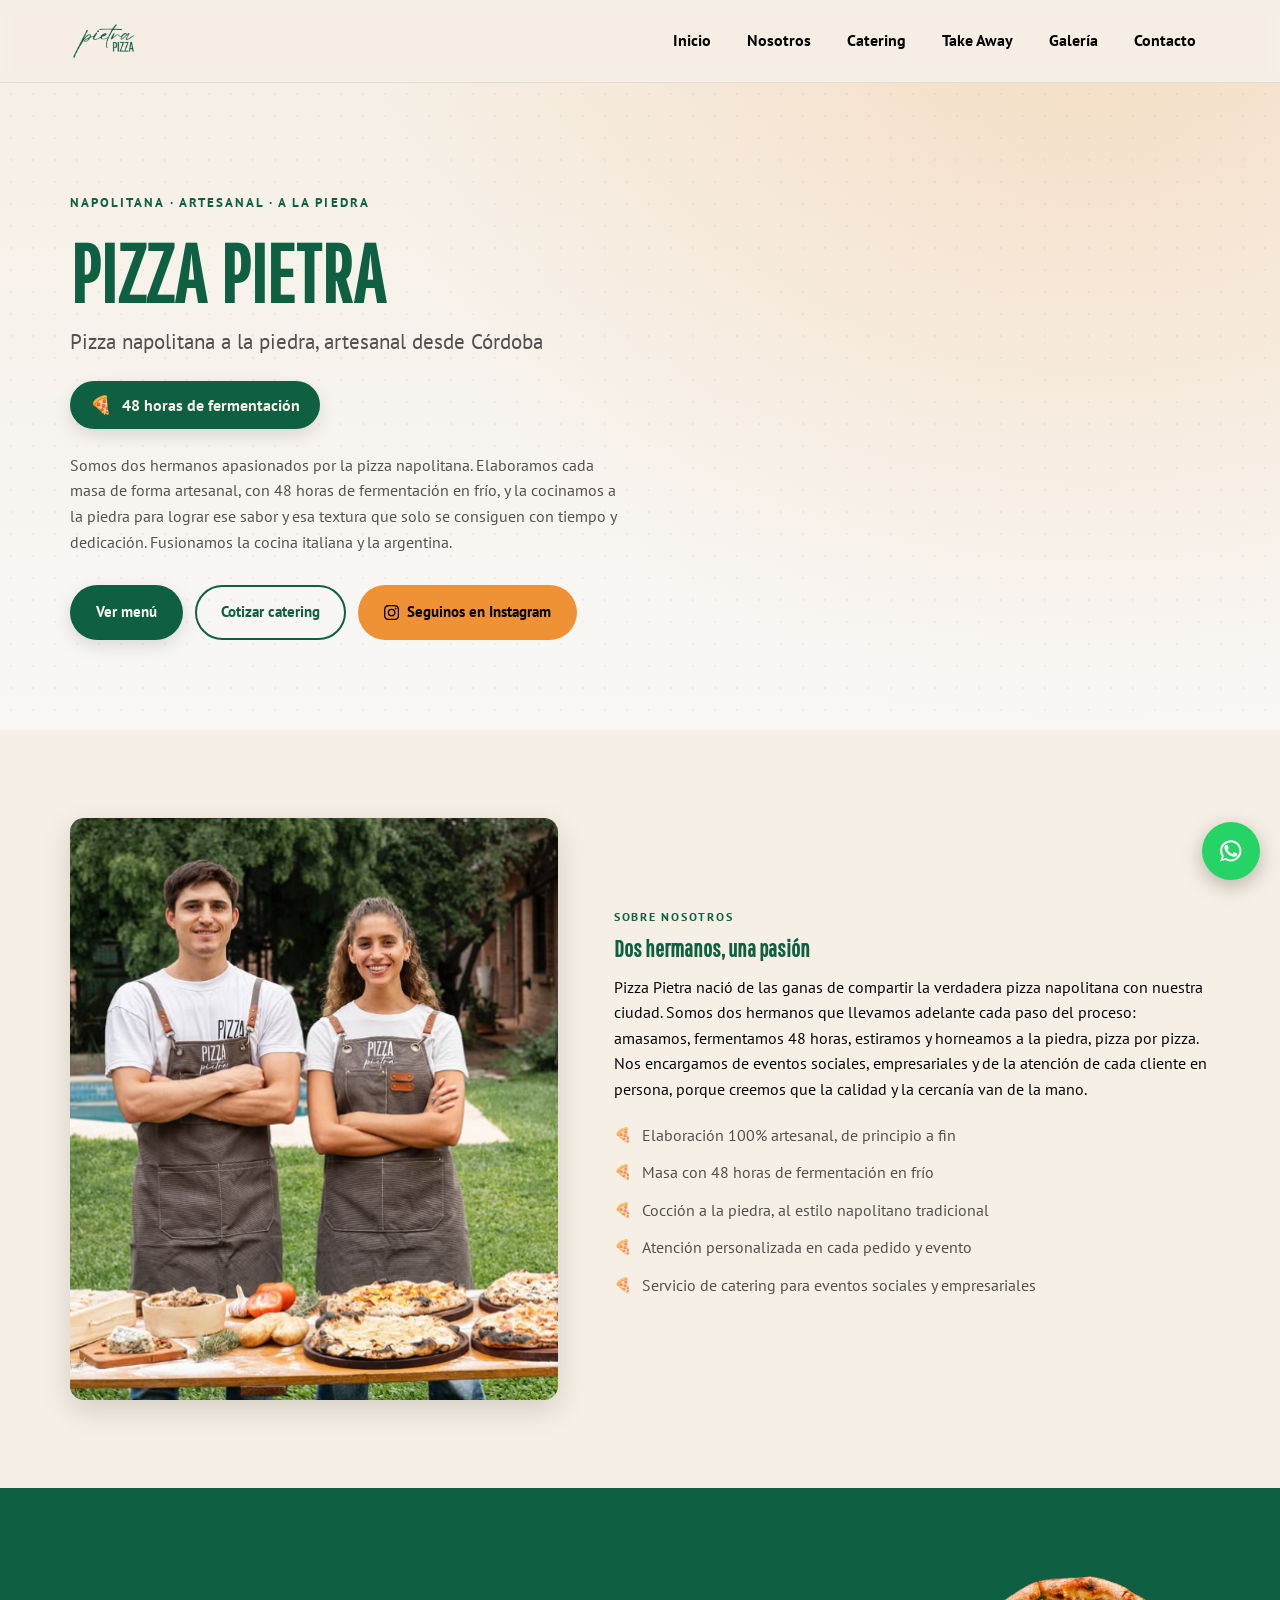
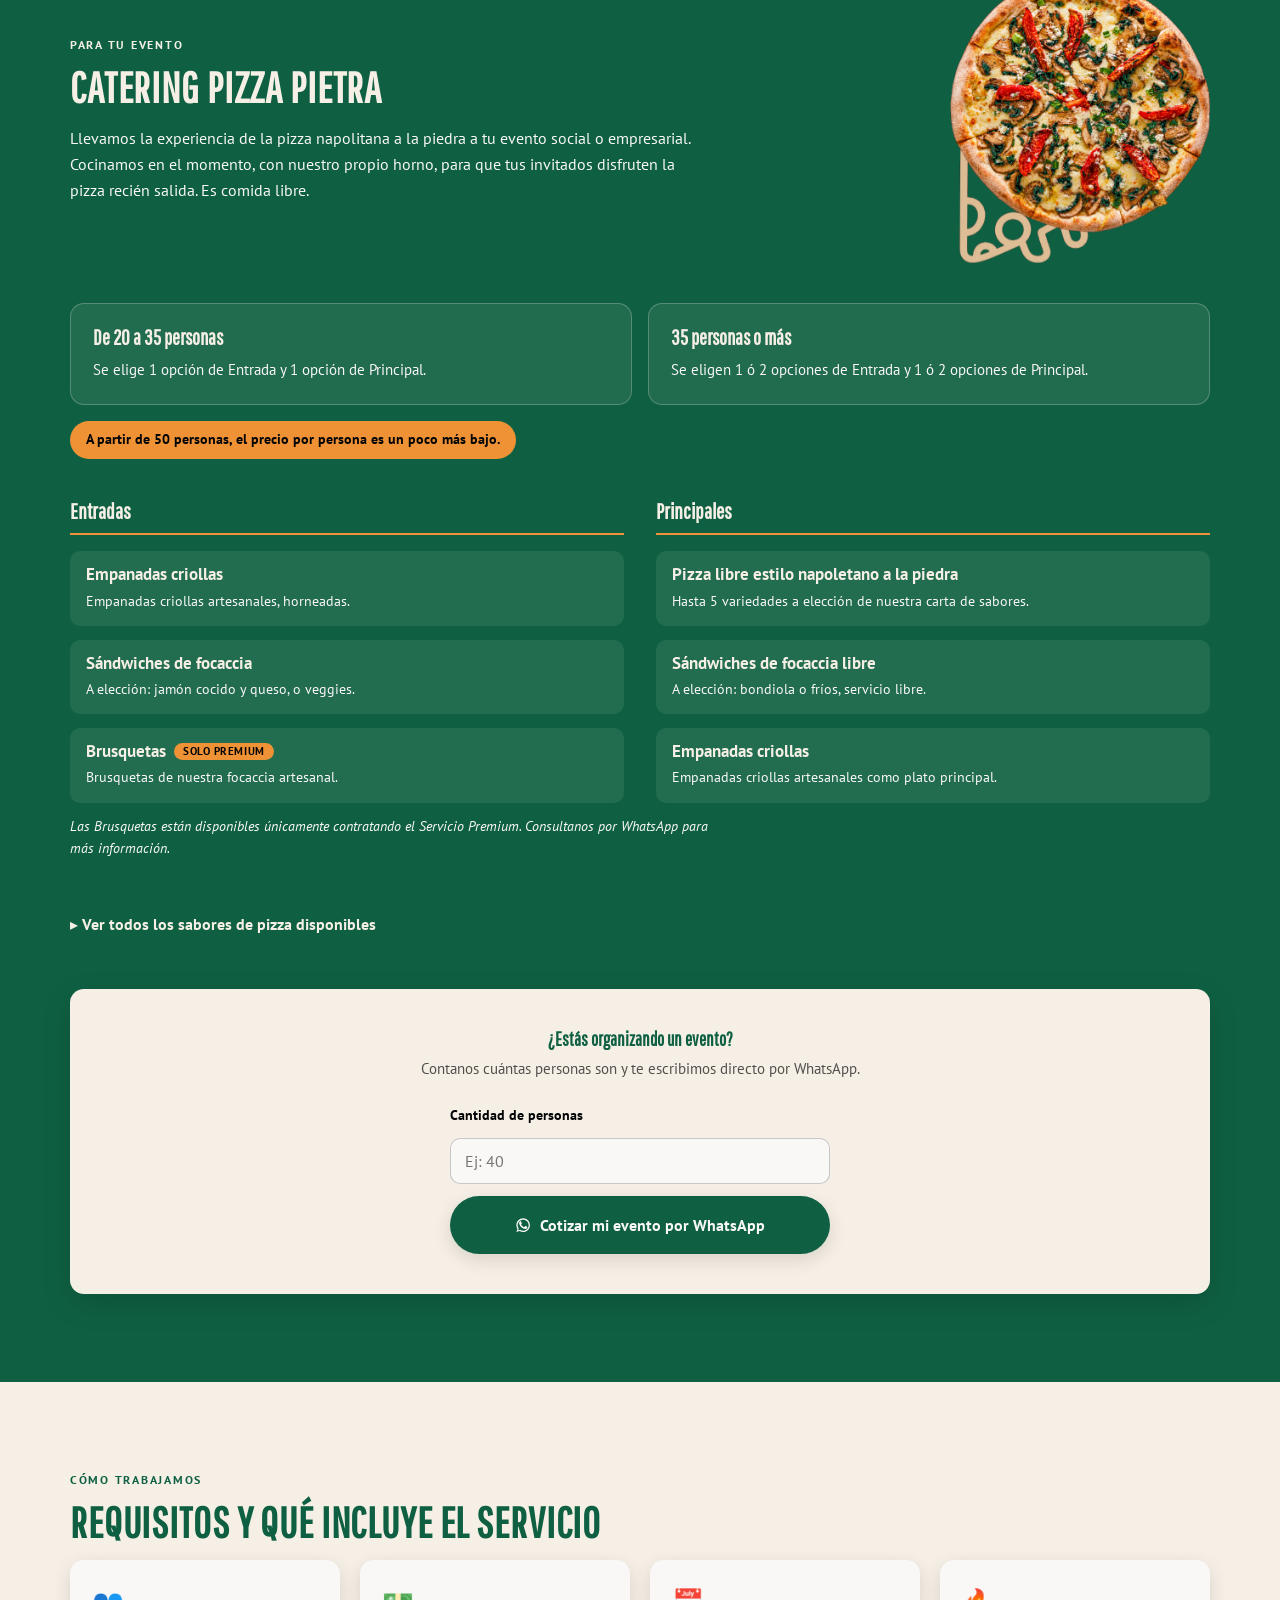
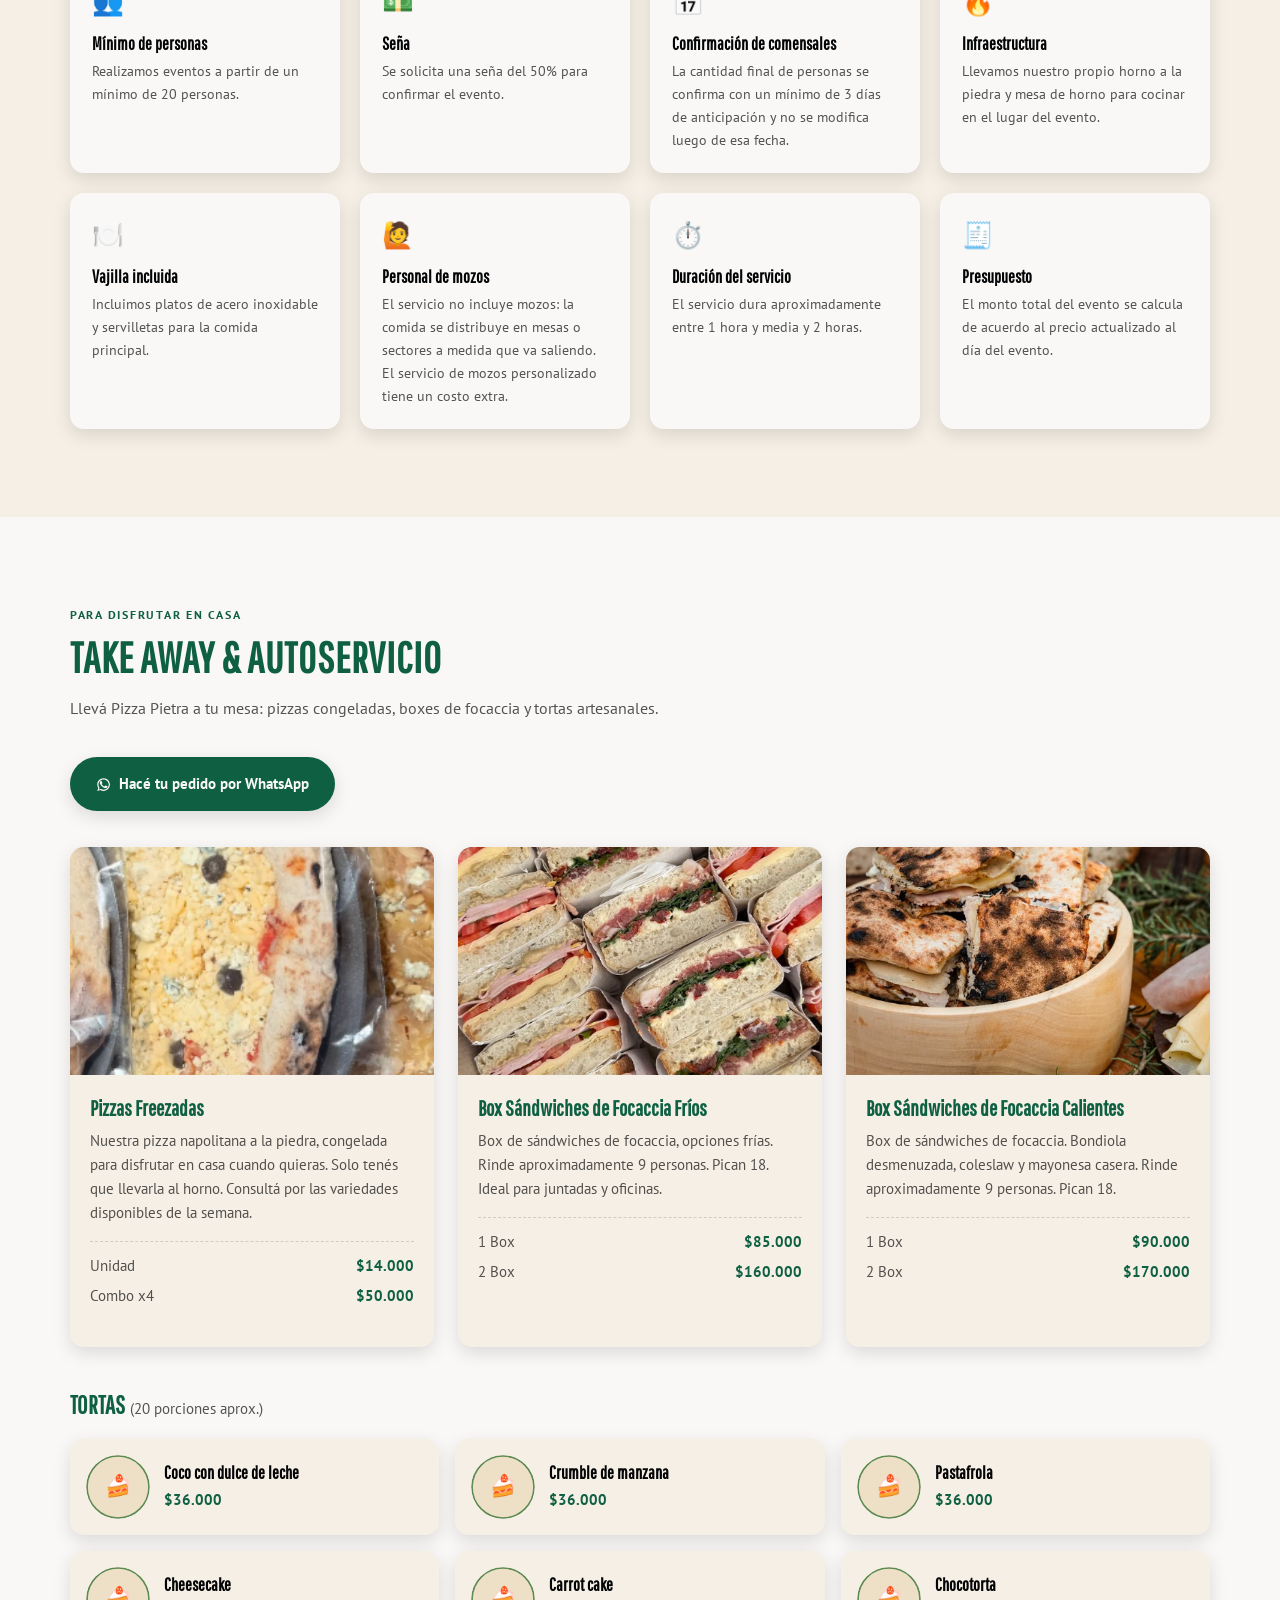
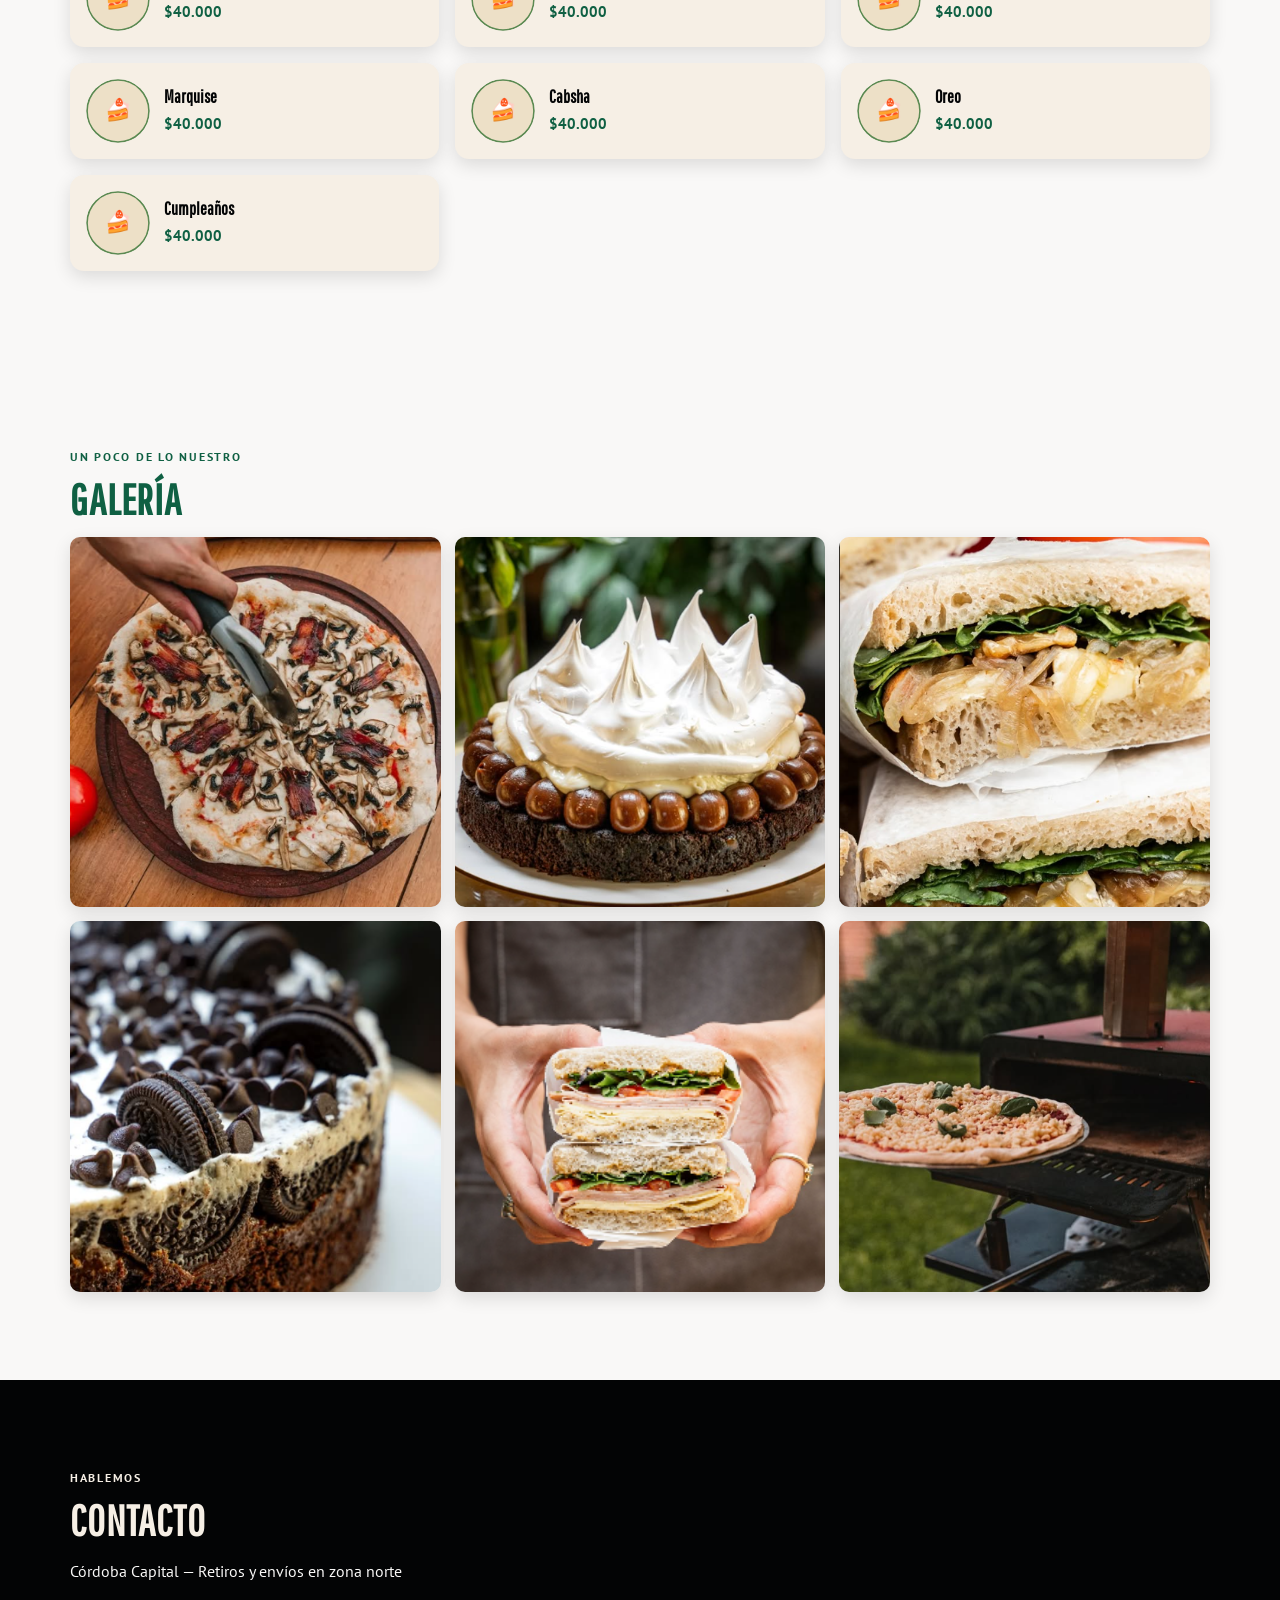
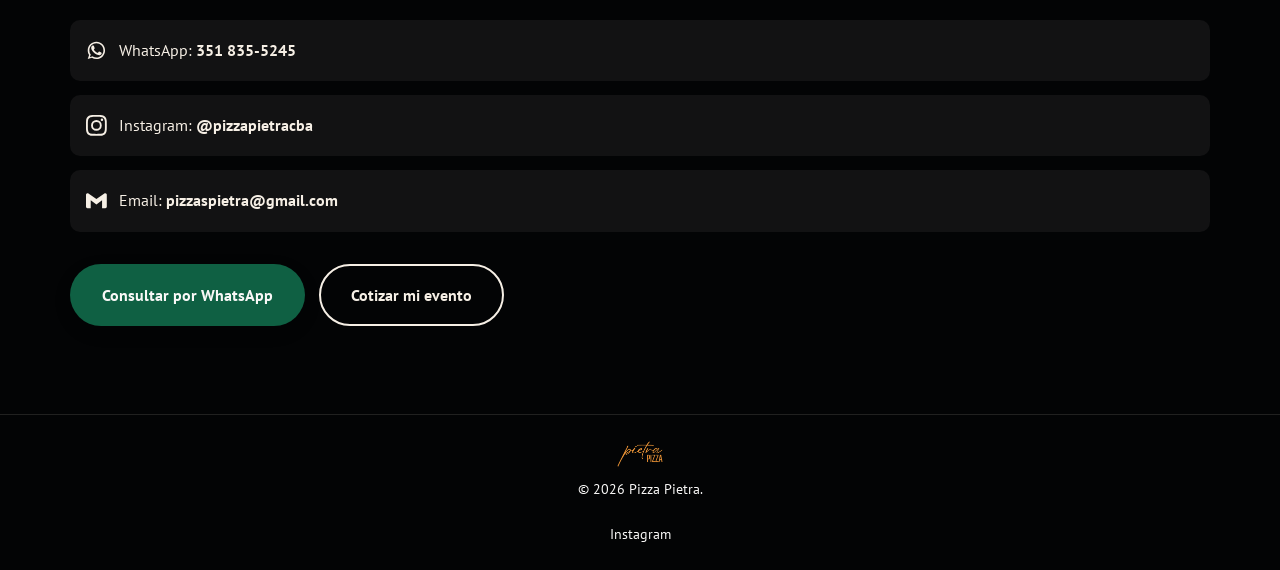
==== commit 5363f58d: "Refactor code structure for improved readability and maintainability" ====
--- a/index.html
+++ b/index.html
@@ -12,14 +12,14 @@
 <meta property="og:title" content="Pizza Pietra | Pizza Napolitana a la Piedra">
 <meta property="og:description" content="Pizza napolitana artesanal con 48 horas de fermentación. Catering para eventos, take away y pizzas congeladas en Córdoba.">
 <meta property="og:type" content="website">
-<meta property="og:image" content="img/logo.jpg">
+<meta property="og:image" content="img/logo-verde.png">
 <meta property="og:locale" content="es_AR">
 
-<link rel="icon" type="image/jpeg" href="img/logo.jpg">
+<link rel="icon" type="image/png" href="img/logo-verde.png">
 
 <link rel="preconnect" href="https://fonts.googleapis.com">
 <link rel="preconnect" href="https://fonts.gstatic.com" crossorigin>
-<link href="https://fonts.googleapis.com/css2?family=Fraunces:ital,wght@0,600;0,700;0,900;1,600&family=Poppins:wght@400;500;600;700&display=swap" rel="stylesheet">
+<link href="https://fonts.googleapis.com/css2?family=Pathway+Gothic+One&family=PT+Sans:wght@400;700&family=Sacramento&display=swap" rel="stylesheet">
 
 <link rel="stylesheet" href="css/styles.css">
 </head>
@@ -29,16 +29,15 @@
 <header class="site-header" id="header">
   <div class="container header-inner">
     <a href="#inicio" class="brand">
-      <img src="img/logo.jpg" alt="Logo Pizza Pietra" class="brand-logo">
-      <span class="brand-name">Pizza Pietra</span>
+      <img src="img/logo-verde.png" alt="Pietra Pizza" class="brand-logo">
     </a>
 
     <nav class="main-nav" id="main-nav">
       <ul>
         <li><a href="#inicio" class="nav-link">Inicio</a></li>
         <li><a href="#nosotros" class="nav-link">Nosotros</a></li>
+        <li><a href="#catering" class="nav-link">Catering</a></li>
         <li><a href="#take-away" class="nav-link">Take Away</a></li>
-        <li><a href="#catering" class="nav-link">Catering</a></li>
         <li><a href="#galeria" class="nav-link">Galería</a></li>
         <li><a href="#contacto" class="nav-link">Contacto</a></li>
       </ul>
@@ -62,7 +61,7 @@
 
       <div class="hero-badge" id="hero-badge">
         <span class="hero-badge-icon">🍕</span>
-        <span>48 horas de fermentación</span>
+        <span class="hero-badge-texto">48 horas de fermentación</span>
       </div>
 
       <p class="hero-description" id="hero-descripcion"></p>
@@ -93,35 +92,21 @@
     </div>
   </section>
 
-  <!-- ======================= TAKE AWAY ======================= -->
-  <section class="section take-away" id="take-away">
-    <div class="container">
-      <p class="section-kicker">Para disfrutar en casa</p>
-      <h2 class="section-title">Take Away &amp; Autoservicio</h2>
-      <p class="section-subtitle">Llevá Pizza Pietra a tu mesa: pizzas congeladas, boxes de focaccia y tortas artesanales.</p>
-
-      <a href="#" id="takeaway-cta" target="_blank" rel="noopener" class="btn btn-primary takeaway-cta">
-        <svg class="icon" viewBox="0 0 24 24" aria-hidden="true"><path d="M17.472 14.382c-.297-.149-1.758-.867-2.03-.967-.273-.099-.471-.148-.67.15-.197.297-.767.966-.94 1.164-.173.199-.347.223-.644.075-.297-.15-1.255-.463-2.39-1.475-.883-.788-1.48-1.761-1.653-2.059-.173-.297-.018-.458.13-.606.134-.133.298-.347.446-.52.149-.174.198-.298.298-.497.099-.198.05-.371-.025-.52-.075-.149-.669-1.612-.916-2.207-.242-.579-.487-.5-.669-.51-.173-.008-.371-.01-.57-.01-.198 0-.52.074-.792.372-.272.297-1.04 1.016-1.04 2.479 0 1.462 1.065 2.875 1.213 3.074.149.198 2.096 3.2 5.077 4.487.709.306 1.262.489 1.694.626.712.227 1.36.195 1.872.118.571-.085 1.758-.719 2.006-1.413.248-.694.248-1.289.173-1.413-.074-.124-.272-.198-.57-.347z"/><path d="M12.001 2C6.478 2 2 6.477 2 12c0 1.986.579 3.833 1.578 5.392L2 22l4.735-1.545A9.943 9.943 0 0012 22c5.523 0 10-4.477 10-10S17.523 2 12.001 2zm0 18.111a8.09 8.09 0 01-4.13-1.13l-.296-.176-3.075 1.004 1.017-2.999-.193-.308A8.086 8.086 0 013.89 12c0-4.475 3.638-8.112 8.112-8.112 4.474 0 8.111 3.637 8.111 8.112 0 4.474-3.637 8.111-8.112 8.111z"/></svg>
-        Hacé tu pedido por WhatsApp
-      </a>
-
-      <div class="cards-grid" id="takeaway-grid"></div>
-
-      <div class="tortas-block">
-        <h3 class="tortas-title">Tortas <span>(20 porciones aprox.)</span></h3>
-        <div class="tortas-grid" id="tortas-grid"></div>
-      </div>
-    </div>
-  </section>
-
   <!-- ======================= CATERING ======================= -->
   <section class="section catering" id="catering">
     <div class="container">
-      <p class="section-kicker section-kicker--inverse">Para tu evento</p>
-      <h2 class="section-title section-title--inverse">Catering Pizza Pietra</h2>
-      <p class="section-subtitle section-subtitle--inverse" id="catering-intro"></p>
+      <div class="catering-header">
+        <div class="catering-header-texto">
+          <p class="section-kicker section-kicker--inverse">Para tu evento</p>
+          <h2 class="section-title section-title--inverse">Catering Pizza Pietra</h2>
+          <p class="section-subtitle section-subtitle--inverse" id="catering-intro"></p>
+        </div>
+        <img src="img/pizza-giratoria.png" alt="Pizza napolitana a la piedra" class="catering-pizza-giratoria" id="catering-pizza-giratoria">
+      </div>
 
       <div class="catering-grupos" id="catering-grupos"></div>
+
+      <p class="catering-nota-descuento" id="catering-nota-descuento"></p>
 
       <div class="catering-opciones">
         <div class="catering-columna">
@@ -144,11 +129,15 @@
 
       <div class="cotizar-box">
         <h3>¿Estás organizando un evento?</h3>
-        <p>Consultanos por disponibilidad y presupuesto.</p>
-        <a href="#" id="catering-whatsapp-cta" target="_blank" rel="noopener" class="btn btn-primary btn-large">
-          <svg class="icon" viewBox="0 0 24 24" aria-hidden="true"><path d="M17.472 14.382c-.297-.149-1.758-.867-2.03-.967-.273-.099-.471-.148-.67.15-.197.297-.767.966-.94 1.164-.173.199-.347.223-.644.075-.297-.15-1.255-.463-2.39-1.475-.883-.788-1.48-1.761-1.653-2.059-.173-.297-.018-.458.13-.606.134-.133.298-.347.446-.52.149-.174.198-.298.298-.497.099-.198.05-.371-.025-.52-.075-.149-.669-1.612-.916-2.207-.242-.579-.487-.5-.669-.51-.173-.008-.371-.01-.57-.01-.198 0-.52.074-.792.372-.272.297-1.04 1.016-1.04 2.479 0 1.462 1.065 2.875 1.213 3.074.149.198 2.096 3.2 5.077 4.487.709.306 1.262.489 1.694.626.712.227 1.36.195 1.872.118.571-.085 1.758-.719 2.006-1.413.248-.694.248-1.289.173-1.413-.074-.124-.272-.198-.57-.347z"/><path d="M12.001 2C6.478 2 2 6.477 2 12c0 1.986.579 3.833 1.578 5.392L2 22l4.735-1.545A9.943 9.943 0 0012 22c5.523 0 10-4.477 10-10S17.523 2 12.001 2zm0 18.111a8.09 8.09 0 01-4.13-1.13l-.296-.176-3.075 1.004 1.017-2.999-.193-.308A8.086 8.086 0 013.89 12c0-4.475 3.638-8.112 8.112-8.112 4.474 0 8.111 3.637 8.111 8.112 0 4.474-3.637 8.111-8.112 8.111z"/></svg>
-          Consultar por WhatsApp
-        </a>
+        <p>Contanos cuántas personas son y te escribimos directo por WhatsApp.</p>
+        <form id="form-cotizar" class="cotizar-form">
+          <label for="cantidad-personas">Cantidad de personas</label>
+          <input type="number" id="cantidad-personas" name="cantidad-personas" min="1" placeholder="Ej: 40" required>
+          <button type="submit" class="btn btn-primary btn-large">
+            <svg class="icon" viewBox="0 0 24 24" aria-hidden="true"><path d="M17.472 14.382c-.297-.149-1.758-.867-2.03-.967-.273-.099-.471-.148-.67.15-.197.297-.767.966-.94 1.164-.173.199-.347.223-.644.075-.297-.15-1.255-.463-2.39-1.475-.883-.788-1.48-1.761-1.653-2.059-.173-.297-.018-.458.13-.606.134-.133.298-.347.446-.52.149-.174.198-.298.298-.497.099-.198.05-.371-.025-.52-.075-.149-.669-1.612-.916-2.207-.242-.579-.487-.5-.669-.51-.173-.008-.371-.01-.57-.01-.198 0-.52.074-.792.372-.272.297-1.04 1.016-1.04 2.479 0 1.462 1.065 2.875 1.213 3.074.149.198 2.096 3.2 5.077 4.487.709.306 1.262.489 1.694.626.712.227 1.36.195 1.872.118.571-.085 1.758-.719 2.006-1.413.248-.694.248-1.289.173-1.413-.074-.124-.272-.198-.57-.347z"/><path d="M12.001 2C6.478 2 2 6.477 2 12c0 1.986.579 3.833 1.578 5.392L2 22l4.735-1.545A9.943 9.943 0 0012 22c5.523 0 10-4.477 10-10S17.523 2 12.001 2zm0 18.111a8.09 8.09 0 01-4.13-1.13l-.296-.176-3.075 1.004 1.017-2.999-.193-.308A8.086 8.086 0 013.89 12c0-4.475 3.638-8.112 8.112-8.112 4.474 0 8.111 3.637 8.111 8.112 0 4.474-3.637 8.111-8.112 8.111z"/></svg>
+            Cotizar mi evento por WhatsApp
+          </button>
+        </form>
       </div>
     </div>
   </section>
@@ -159,6 +148,27 @@
       <p class="section-kicker">Cómo trabajamos</p>
       <h2 class="section-title">Requisitos y qué incluye el servicio</h2>
       <div class="requisitos-grid" id="requisitos-grid"></div>
+    </div>
+  </section>
+
+  <!-- ======================= TAKE AWAY ======================= -->
+  <section class="section take-away" id="take-away">
+    <div class="container">
+      <p class="section-kicker">Para disfrutar en casa</p>
+      <h2 class="section-title">Take Away &amp; Autoservicio</h2>
+      <p class="section-subtitle">Llevá Pizza Pietra a tu mesa: pizzas congeladas, boxes de focaccia y tortas artesanales.</p>
+
+      <a href="#" id="takeaway-cta" target="_blank" rel="noopener" class="btn btn-primary takeaway-cta">
+        <svg class="icon" viewBox="0 0 24 24" aria-hidden="true"><path d="M17.472 14.382c-.297-.149-1.758-.867-2.03-.967-.273-.099-.471-.148-.67.15-.197.297-.767.966-.94 1.164-.173.199-.347.223-.644.075-.297-.15-1.255-.463-2.39-1.475-.883-.788-1.48-1.761-1.653-2.059-.173-.297-.018-.458.13-.606.134-.133.298-.347.446-.52.149-.174.198-.298.298-.497.099-.198.05-.371-.025-.52-.075-.149-.669-1.612-.916-2.207-.242-.579-.487-.5-.669-.51-.173-.008-.371-.01-.57-.01-.198 0-.52.074-.792.372-.272.297-1.04 1.016-1.04 2.479 0 1.462 1.065 2.875 1.213 3.074.149.198 2.096 3.2 5.077 4.487.709.306 1.262.489 1.694.626.712.227 1.36.195 1.872.118.571-.085 1.758-.719 2.006-1.413.248-.694.248-1.289.173-1.413-.074-.124-.272-.198-.57-.347z"/><path d="M12.001 2C6.478 2 2 6.477 2 12c0 1.986.579 3.833 1.578 5.392L2 22l4.735-1.545A9.943 9.943 0 0012 22c5.523 0 10-4.477 10-10S17.523 2 12.001 2zm0 18.111a8.09 8.09 0 01-4.13-1.13l-.296-.176-3.075 1.004 1.017-2.999-.193-.308A8.086 8.086 0 013.89 12c0-4.475 3.638-8.112 8.112-8.112 4.474 0 8.111 3.637 8.111 8.112 0 4.474-3.637 8.111-8.112 8.111z"/></svg>
+        Hacé tu pedido por WhatsApp
+      </a>
+
+      <div class="cards-grid" id="takeaway-grid"></div>
+
+      <div class="tortas-block">
+        <h3 class="tortas-title">Tortas <span>(20 porciones aprox.)</span></h3>
+        <div class="tortas-grid" id="tortas-grid"></div>
+      </div>
     </div>
   </section>
 
@@ -206,8 +216,7 @@
 <footer class="site-footer">
   <div class="container footer-inner">
     <div class="footer-brand">
-      <img src="img/logo.jpg" alt="Logo Pizza Pietra" class="footer-logo">
-      <span>Pizza Pietra</span>
+      <img src="img/logo-naranja.png" alt="Pietra Pizza" class="footer-logo">
     </div>
     <p>&copy; <span id="footer-year"></span> Pizza Pietra.</p>
     <a href="#" id="footer-instagram" target="_blank" rel="noopener">Instagram</a>
--- a/css/styles.css
+++ b/css/styles.css
@@ -1,31 +1,57 @@
 /* =========================================================================
    PIZZA PIETRA — ESTILOS
-   Paleta: crema, verde, verde profundo, verde oliva, negro.
+   Paleta e identidad oficial de marca (ver "Identidad Final Pizza Pietra.pdf"):
+     - Crema  #F6EFE5   (fondo principal)
+     - Blanco #F9F8F7   (superficies claras / tarjetas)
+     - Negro  #030405   (texto, secciones oscuras)
+     - Naranja #EF9235  (color principal / acento / CTA)
+     - Verde  #0F6043   (color secundario / títulos / secciones oscuras)
+   Tipografías oficiales:
+     - Principal (títulos): Pathway Gothic One
+     - Principal 2 (texto): PT Sans
+     - Secundaria (solo en el isotipo/logo): Eyesome Script — no es una
+       fuente de Google Fonts, por eso no se carga para texto del sitio;
+       se usa únicamente dentro de las imágenes oficiales del logo.
    Mobile first: las reglas base son para celular, y se amplían con
    media queries (min-width) para tablet y escritorio.
    ========================================================================= */
 
 :root {
-  /* Colores */
-  --color-cream: #F7EEDF;
-  --color-cream-dark: #EDE0C7;
-  --color-green: #5B8A52;
-  --color-green-dark: #45703B;
-  --color-pine: #1F3625;
-  --color-olive: #6B7250;
-  --color-olive-dark: #545A3F;
-  --color-black: #221B17;
-  --color-white: #FFFBF5;
+  /* Colores oficiales de marca */
+  --color-cream: #F6EFE5;
+  --color-white: #F9F8F7;
+  --color-black: #030405;
+  --color-orange: #EF9235;
+  --color-green: #0F6043;
+
+  /* Variantes oscuras para estados hover — no vienen especificadas en el
+     PDF (que solo da tintes más claros), se derivan matemáticamente
+     oscureciendo el color base un 15% para mantener el mismo tono. */
+  --color-orange-dark: #CB7C2D;
+  --color-green-dark: #0D5239;
+
+  /* Tintes suaves (10%/80% de las variaciones tonales del PDF), para
+     fondos sutiles que no necesitan el color base a pleno. */
+  --color-orange-tint: #FDF3E9;
+  --color-green-tint: #E4EDEA;
+
+  /* Texto secundario/muted: negro oficial a menor opacidad (no es un
+     color nuevo, es el mismo --color-black atenuado). */
+  --color-text-muted: rgba(3, 4, 5, 0.68);
 
   /* Tipografía */
-  --font-display: 'Fraunces', Georgia, 'Times New Roman', serif;
-  --font-body: 'Poppins', 'Segoe UI', system-ui, -apple-system, sans-serif;
+  --font-display: 'Pathway Gothic One', 'Arial Narrow', Arial, sans-serif;
+  --font-body: 'PT Sans', 'Segoe UI', system-ui, -apple-system, sans-serif;
+  /* "Eyesome Script" (la secundaria del PDF) no está en Google Fonts ni
+     es gratuita. 'Sacramento' es la aproximación más parecida disponible
+     para usarla en detalles puntuales (no en textos largos). */
+  --font-script: 'Sacramento', cursive;
 
   /* Layout */
   --max-width: 1180px;
   --radius: 14px;
-  --shadow-soft: 0 10px 30px rgba(34, 27, 23, 0.12);
-  --shadow-card: 0 6px 18px rgba(34, 27, 23, 0.10);
+  --shadow-soft: 0 10px 30px rgba(3, 4, 5, 0.14);
+  --shadow-card: 0 6px 18px rgba(3, 4, 5, 0.12);
 }
 
 * { box-sizing: border-box; }
@@ -46,8 +72,8 @@
 
 img { max-width: 100%; display: block; }
 
-/* Íconos de WhatsApp/Instagram: heredan el tamaño de letra y el color
-   del texto que los rodea (igual que hacían los emojis que reemplazan). */
+/* Íconos de WhatsApp/Instagram/Gmail: heredan el tamaño de letra y el
+   color del texto que los rodea. */
 .icon {
   width: 1em;
   height: 1em;
@@ -69,7 +95,7 @@
   font-weight: 700;
   line-height: 1.15;
   margin: 0 0 0.5em 0;
-  color: var(--color-pine);
+  color: var(--color-green);
 }
 
 p { margin: 0 0 1em 0; }
@@ -90,15 +116,18 @@
   text-transform: uppercase;
   letter-spacing: 0.14em;
   font-size: 0.78rem;
-  font-weight: 600;
+  font-weight: 700;
   color: var(--color-green);
   margin-bottom: 8px;
 }
 
-.section-kicker--inverse { color: var(--color-cream-dark); }
+.section-kicker--inverse { color: var(--color-cream); }
 
 .section-title {
-  font-size: clamp(1.7rem, 4vw, 2.4rem);
+  font-family: var(--font-display);
+  text-transform: uppercase;
+  letter-spacing: 0.02em;
+  font-size: clamp(1.9rem, 4.5vw, 2.7rem);
   margin-bottom: 12px;
 }
 
@@ -106,12 +135,12 @@
 
 .section-subtitle {
   max-width: 620px;
-  color: #4B413A;
+  color: var(--color-text-muted);
   font-size: 1.02rem;
   margin-bottom: 36px;
 }
 
-.section-subtitle--inverse { color: var(--color-cream-dark); }
+.section-subtitle--inverse { color: var(--color-white); }
 
 /* -------------------------------------------------------------------------
    BOTONES
@@ -124,7 +153,7 @@
   padding: 13px 24px;
   border-radius: 999px;
   font-family: var(--font-body);
-  font-weight: 600;
+  font-weight: 700;
   font-size: 0.95rem;
   border: 2px solid transparent;
   cursor: pointer;
@@ -146,19 +175,19 @@
   color: var(--color-cream);
   border-color: var(--color-cream);
 }
-.btn-secondary:hover { background-color: rgba(247, 238, 223, 0.12); }
+.btn-secondary:hover { background-color: rgba(246, 239, 229, 0.12); }
 
 .hero .btn-secondary {
-  color: var(--color-pine);
-  border-color: var(--color-pine);
-}
-.hero .btn-secondary:hover { background-color: rgba(31, 54, 37, 0.08); }
+  color: var(--color-green);
+  border-color: var(--color-green);
+}
+.hero .btn-secondary:hover { background-color: rgba(15, 96, 67, 0.08); }
 
 .btn-ghost {
-  background-color: var(--color-olive);
-  color: var(--color-white);
-}
-.btn-ghost:hover { background-color: var(--color-olive-dark); }
+  background-color: var(--color-orange);
+  color: var(--color-black);
+}
+.btn-ghost:hover { background-color: var(--color-orange-dark); }
 
 .btn-large { padding: 16px 30px; font-size: 1.02rem; }
 
@@ -169,9 +198,9 @@
   position: sticky;
   top: 0;
   z-index: 100;
-  background-color: rgba(247, 238, 223, 0.94);
+  background-color: rgba(246, 239, 229, 0.94);
   backdrop-filter: saturate(160%) blur(6px);
-  border-bottom: 1px solid rgba(34, 27, 23, 0.08);
+  border-bottom: 1px solid rgba(3, 4, 5, 0.08);
 }
 
 .header-inner {
@@ -187,14 +216,7 @@
   gap: 10px;
 }
 
-.brand-logo { width: 40px; height: 40px; }
-
-.brand-name {
-  font-family: var(--font-display);
-  font-weight: 700;
-  font-size: 1.25rem;
-  color: var(--color-pine);
-}
+.brand-logo { height: 40px; width: auto; }
 
 .main-nav {
   position: fixed;
@@ -202,7 +224,7 @@
   left: 0;
   right: 0;
   background-color: var(--color-cream);
-  border-bottom: 1px solid rgba(34, 27, 23, 0.08);
+  border-bottom: 1px solid rgba(3, 4, 5, 0.08);
   transform: translateY(-140%);
   opacity: 0;
   transition: transform 0.25s ease, opacity 0.25s ease;
@@ -220,13 +242,13 @@
   padding: 12px 20px 20px;
 }
 
-.main-nav li { border-top: 1px solid rgba(34, 27, 23, 0.06); }
+.main-nav li { border-top: 1px solid rgba(3, 4, 5, 0.06); }
 .main-nav li:first-child { border-top: none; }
 
 .nav-link {
   display: block;
   padding: 14px 4px;
-  font-weight: 600;
+  font-weight: 700;
   color: var(--color-black);
 }
 
@@ -248,7 +270,7 @@
 .hamburger span {
   width: 24px;
   height: 2px;
-  background-color: var(--color-pine);
+  background-color: var(--color-green);
   border-radius: 2px;
   transition: transform 0.2s ease, opacity 0.2s ease;
 }
@@ -265,15 +287,15 @@
   overflow: hidden;
   padding: 76px 0 64px;
   background:
-    radial-gradient(circle at 85% -10%, rgba(91, 138, 82, 0.18), transparent 55%),
-    linear-gradient(180deg, var(--color-cream) 0%, var(--color-cream-dark) 100%);
+    radial-gradient(circle at 85% -10%, rgba(239, 146, 53, 0.18), transparent 55%),
+    linear-gradient(180deg, var(--color-cream) 0%, var(--color-white) 100%);
 }
 
 .hero-texture {
   position: absolute;
   inset: 0;
   background-image:
-    radial-gradient(rgba(31, 54, 37, 0.05) 1.5px, transparent 1.5px);
+    radial-gradient(rgba(15, 96, 67, 0.06) 1.5px, transparent 1.5px);
   background-size: 22px 22px;
   pointer-events: none;
 }
@@ -284,21 +306,23 @@
   text-transform: uppercase;
   letter-spacing: 0.16em;
   font-size: 0.8rem;
-  font-weight: 600;
-  color: var(--color-olive-dark);
+  font-weight: 700;
+  color: var(--color-green);
   margin-bottom: 14px;
 }
 
 .hero-title {
-  font-size: clamp(2.6rem, 11vw, 4.6rem);
-  font-style: italic;
-  color: var(--color-pine);
+  font-family: var(--font-display);
+  text-transform: uppercase;
+  letter-spacing: 0.01em;
+  font-size: clamp(2.8rem, 12vw, 5rem);
+  color: var(--color-green);
   margin-bottom: 6px;
 }
 
 .hero-subtitle {
   font-size: clamp(1.05rem, 3vw, 1.3rem);
-  color: #4B413A;
+  color: var(--color-text-muted);
   max-width: 560px;
   margin-bottom: 22px;
 }
@@ -307,11 +331,11 @@
   display: inline-flex;
   align-items: center;
   gap: 10px;
-  background-color: var(--color-pine);
+  background-color: var(--color-green);
   color: var(--color-cream);
   padding: 10px 20px;
   border-radius: 999px;
-  font-weight: 600;
+  font-weight: 700;
   font-size: 0.95rem;
   margin-bottom: 24px;
   box-shadow: var(--shadow-card);
@@ -319,9 +343,16 @@
 
 .hero-badge-icon { font-size: 1.1rem; }
 
+.hero-badge-texto {
+  font-family: var(--font-body);
+  font-weight: 700;
+  font-size: 1rem;
+  line-height: 1;
+}
+
 .hero-description {
   max-width: 560px;
-  color: #4B413A;
+  color: var(--color-text-muted);
   margin-bottom: 30px;
 }
 
@@ -354,7 +385,7 @@
   position: relative;
   padding-left: 28px;
   margin-bottom: 12px;
-  color: #4B413A;
+  color: var(--color-text-muted);
 }
 
 .nosotros-puntos li::before {
@@ -400,7 +431,7 @@
   width: 100%;
   aspect-ratio: 16 / 10;
   object-fit: cover;
-  background-color: var(--color-cream-dark);
+  background-color: var(--color-orange-tint);
 }
 
 .product-card-body {
@@ -411,12 +442,12 @@
 }
 
 .product-card-body h3 {
-  font-size: 1.25rem;
+  font-size: 1.4rem;
   margin-bottom: 8px;
 }
 
 .product-card-desc {
-  color: #4B413A;
+  color: var(--color-text-muted);
   font-size: 0.94rem;
   margin-bottom: 16px;
 }
@@ -427,7 +458,7 @@
   gap: 6px;
   margin-bottom: 18px;
   padding-top: 12px;
-  border-top: 1px dashed rgba(34, 27, 23, 0.15);
+  border-top: 1px dashed rgba(3, 4, 5, 0.15);
 }
 
 .product-precio-linea {
@@ -436,25 +467,30 @@
   font-size: 0.95rem;
 }
 
-.product-precio-linea .etiqueta { color: #4B413A; }
+.product-precio-linea .etiqueta { color: var(--color-text-muted); }
 
 .product-precio-linea .precio {
   font-weight: 700;
-  color: var(--color-green-dark);
+  color: var(--color-green);
 }
 
 .tortas-block { margin-top: 44px; }
 
 .tortas-title {
-  font-size: 1.4rem;
+  font-family: var(--font-display);
+  text-transform: uppercase;
+  letter-spacing: 0.02em;
+  font-size: 1.55rem;
   margin-bottom: 20px;
 }
 
 .tortas-title span {
   font-family: var(--font-body);
+  text-transform: none;
+  letter-spacing: normal;
   font-weight: 500;
   font-size: 0.95rem;
-  color: #4B413A;
+  color: var(--color-text-muted);
 }
 
 .tortas-grid {
@@ -484,14 +520,14 @@
 .torta-card-info { flex: 1; }
 
 .torta-card-info h4 {
-  font-size: 1rem;
+  font-size: 1.15rem;
   margin: 0 0 4px 0;
   color: var(--color-black);
 }
 
 .torta-card-info .precio {
   font-weight: 700;
-  color: var(--color-green-dark);
+  color: var(--color-green);
   font-size: 0.95rem;
 }
 
@@ -499,32 +535,60 @@
    CATERING
    ------------------------------------------------------------------------- */
 .catering {
-  background-color: var(--color-pine);
+  background-color: var(--color-green);
   color: var(--color-cream);
+}
+
+.catering-header {
+  display: flex;
+  flex-direction: column;
+  align-items: center;
+  gap: 28px;
+  text-align: center;
+  margin-bottom: 40px;
+}
+
+.catering-header-texto .section-subtitle { margin-bottom: 0; }
+
+.catering-pizza-giratoria {
+  width: 200px;
+  height: auto;
+  will-change: transform;
 }
 
 .catering-grupos {
   display: grid;
   grid-template-columns: 1fr;
   gap: 16px;
-  margin-bottom: 40px;
+  margin-bottom: 16px;
+}
+
+.catering-nota-descuento {
+  display: inline-block;
+  background-color: var(--color-orange);
+  color: var(--color-black);
+  font-size: 0.85rem;
+  font-weight: 700;
+  padding: 8px 16px;
+  border-radius: 999px;
+  margin: 0 0 40px 0;
 }
 
 .catering-grupo-card {
-  background-color: rgba(247, 238, 223, 0.08);
-  border: 1px solid rgba(247, 238, 223, 0.25);
+  background-color: rgba(246, 239, 229, 0.08);
+  border: 1px solid rgba(246, 239, 229, 0.25);
   border-radius: var(--radius);
   padding: 22px;
 }
 
 .catering-grupo-card h3 {
   color: var(--color-cream);
-  font-size: 1.15rem;
+  font-size: 1.3rem;
   margin-bottom: 8px;
 }
 
 .catering-grupo-card p {
-  color: var(--color-cream-dark);
+  color: var(--color-white);
   margin: 0;
   font-size: 0.95rem;
 }
@@ -538,8 +602,8 @@
 
 .catering-columna h3 {
   color: var(--color-cream);
-  font-size: 1.2rem;
-  border-bottom: 2px solid var(--color-green);
+  font-size: 1.35rem;
+  border-bottom: 2px solid var(--color-orange);
   padding-bottom: 10px;
   margin-bottom: 16px;
 }
@@ -547,15 +611,17 @@
 .catering-lista { display: flex; flex-direction: column; gap: 14px; }
 
 .catering-item {
-  background-color: rgba(247, 238, 223, 0.08);
+  background-color: rgba(246, 239, 229, 0.08);
   border-radius: 10px;
   padding: 14px 16px;
   position: relative;
 }
 
 .catering-item h4 {
+  font-family: var(--font-body);
+  font-weight: 700;
   color: var(--color-cream);
-  font-size: 1rem;
+  font-size: 1.05rem;
   margin: 0 0 4px 0;
   display: flex;
   align-items: center;
@@ -563,7 +629,7 @@
 }
 
 .catering-item p {
-  color: var(--color-cream-dark);
+  color: var(--color-white);
   font-size: 0.9rem;
   margin: 0;
 }
@@ -572,16 +638,16 @@
   font-size: 0.7rem;
   text-transform: uppercase;
   letter-spacing: 0.05em;
-  background-color: var(--color-olive);
-  color: var(--color-cream);
+  background-color: var(--color-orange);
+  color: var(--color-black);
   padding: 2px 9px;
   border-radius: 999px;
-  font-weight: 600;
+  font-weight: 700;
 }
 
 .catering-nota-premium {
   font-size: 0.88rem;
-  color: var(--color-cream-dark);
+  color: var(--color-white);
   font-style: italic;
   max-width: 640px;
   margin: 0 0 40px 0;
@@ -594,7 +660,7 @@
 
 .sabores-detalle summary {
   cursor: pointer;
-  font-weight: 600;
+  font-weight: 700;
   padding: 12px 0;
   list-style: none;
 }
@@ -603,13 +669,13 @@
 
 .sabores-detalle summary::before {
   content: "▸ ";
-  color: var(--color-green);
+  color: var(--color-cream);
 }
 
 .sabores-detalle[open] summary::before { content: "▾ "; }
 
 .sabores-ayuda {
-  color: var(--color-cream-dark);
+  color: var(--color-white);
   font-size: 0.85rem;
   font-style: italic;
   margin: 0;
@@ -624,9 +690,9 @@
 
 .sabor-chip {
   font-family: var(--font-body);
-  background-color: rgba(247, 238, 223, 0.1);
+  background-color: rgba(246, 239, 229, 0.1);
   color: var(--color-cream);
-  border: 1px solid rgba(247, 238, 223, 0.25);
+  border: 1px solid rgba(246, 239, 229, 0.25);
   border-radius: 999px;
   padding: 10px 16px;
   font-size: 0.86rem;
@@ -640,15 +706,15 @@
 
 .sabor-chip:hover,
 .sabor-chip:focus-visible {
-  background-color: rgba(247, 238, 223, 0.22);
+  background-color: rgba(246, 239, 229, 0.22);
   transform: translateY(-1px);
 }
 
 .sabor-chip:active { transform: translateY(0); }
 
 .badge-veggie {
-  background-color: var(--color-olive);
-  color: var(--color-cream);
+  background-color: var(--color-orange);
+  color: var(--color-black);
   font-size: 0.68rem;
   font-weight: 700;
   width: 16px;
@@ -669,14 +735,43 @@
 }
 
 .cotizar-box h3 {
-  color: var(--color-pine);
+  color: var(--color-green);
   margin-bottom: 6px;
 }
 
 .cotizar-box p {
-  color: #4B413A;
+  color: var(--color-text-muted);
   font-size: 0.95rem;
   margin-bottom: 22px;
+}
+
+.cotizar-form {
+  display: flex;
+  flex-direction: column;
+  gap: 12px;
+  max-width: 380px;
+  margin: 0 auto;
+  text-align: left;
+}
+
+.cotizar-form label {
+  font-weight: 700;
+  font-size: 0.9rem;
+}
+
+.cotizar-form input {
+  padding: 12px 14px;
+  border-radius: 10px;
+  border: 1.5px solid rgba(3, 4, 5, 0.2);
+  font-family: var(--font-body);
+  font-size: 1rem;
+  background-color: var(--color-white);
+  color: var(--color-black);
+}
+
+.cotizar-form input:focus {
+  outline: none;
+  border-color: var(--color-green);
 }
 
 /* -------------------------------------------------------------------------
@@ -700,14 +795,14 @@
 .requisito-icono { font-size: 1.6rem; margin-bottom: 10px; display: block; }
 
 .requisito-card h3 {
-  font-size: 1.05rem;
+  font-size: 1.1rem;
   margin-bottom: 6px;
   color: var(--color-black);
 }
 
 .requisito-card p {
   font-size: 0.9rem;
-  color: #4B413A;
+  color: var(--color-text-muted);
   margin: 0;
 }
 
@@ -754,13 +849,13 @@
   display: flex;
   align-items: center;
   gap: 12px;
-  background-color: rgba(247, 238, 223, 0.06);
+  background-color: rgba(246, 239, 229, 0.06);
   border-radius: 10px;
   padding: 14px 16px;
   transition: background-color 0.15s ease;
 }
 
-.contacto-item:hover { background-color: rgba(247, 238, 223, 0.12); }
+.contacto-item:hover { background-color: rgba(246, 239, 229, 0.12); }
 
 .contacto-icono { font-size: 1.3rem; }
 
@@ -775,8 +870,8 @@
    ------------------------------------------------------------------------- */
 .site-footer {
   background-color: var(--color-black);
-  color: var(--color-cream-dark);
-  border-top: 1px solid rgba(247, 238, 223, 0.12);
+  color: var(--color-white);
+  border-top: 1px solid rgba(246, 239, 229, 0.12);
   padding: 24px 0;
 }
 
@@ -793,14 +888,11 @@
   display: flex;
   align-items: center;
   gap: 8px;
-  font-family: var(--font-display);
-  font-weight: 700;
-  color: var(--color-cream);
-}
-
-.footer-logo { width: 26px; height: 26px; }
-
-.footer-inner a:hover { color: var(--color-green); }
+}
+
+.footer-logo { height: 30px; width: auto; }
+
+.footer-inner a:hover { color: var(--color-orange); }
 
 /* -------------------------------------------------------------------------
    WHATSAPP FLOTANTE
@@ -833,7 +925,7 @@
 .modal-overlay {
   position: fixed;
   inset: 0;
-  background-color: rgba(34, 27, 23, 0.55);
+  background-color: rgba(3, 4, 5, 0.55);
   display: flex;
   align-items: flex-end;
   justify-content: center;
@@ -861,19 +953,19 @@
   height: 34px;
   border-radius: 50%;
   border: none;
-  background-color: rgba(34, 27, 23, 0.08);
+  background-color: rgba(3, 4, 5, 0.08);
   color: var(--color-black);
   font-size: 1.3rem;
   line-height: 1;
   cursor: pointer;
 }
 
-.modal-cerrar:hover { background-color: rgba(34, 27, 23, 0.15); }
+.modal-cerrar:hover { background-color: rgba(3, 4, 5, 0.15); }
 
 .modal-badge {
   display: inline-block;
-  background-color: var(--color-olive);
-  color: var(--color-cream);
+  background-color: var(--color-orange);
+  color: var(--color-black);
   font-size: 0.72rem;
   font-weight: 700;
   text-transform: uppercase;
@@ -888,7 +980,7 @@
 }
 
 .modal-box h3 {
-  font-size: 1.5rem;
+  font-size: 1.6rem;
   margin-bottom: 14px;
   padding-right: 30px;
 }
@@ -897,13 +989,13 @@
   text-transform: uppercase;
   letter-spacing: 0.08em;
   font-size: 0.78rem;
-  font-weight: 600;
-  color: var(--color-green-dark);
+  font-weight: 700;
+  color: var(--color-green);
   margin-bottom: 6px;
 }
 
 .modal-ingredientes-lista {
-  color: #4B413A;
+  color: var(--color-text-muted);
   font-size: 1rem;
   line-height: 1.55;
   margin: 0;
@@ -949,7 +1041,7 @@
   .main-nav li { border-top: none; }
 
   .nav-link { padding: 8px 14px; border-radius: 999px; }
-  .nav-link:hover { background-color: rgba(31, 54, 37, 0.08); }
+  .nav-link:hover { background-color: rgba(15, 96, 67, 0.08); }
 
   .hero { padding: 110px 0 90px; }
 
@@ -963,6 +1055,19 @@
 
   .cards-grid { grid-template-columns: repeat(3, 1fr); }
 
+  .catering-header {
+    flex-direction: row;
+    justify-content: space-between;
+    text-align: left;
+    gap: 48px;
+  }
+
+  .catering-pizza-giratoria {
+    width: 260px;
+    height: auto;
+    flex-shrink: 0;
+  }
+
   .catering-opciones { grid-template-columns: 1fr 1fr; }
 
   .requisitos-grid { grid-template-columns: repeat(4, 1fr); }
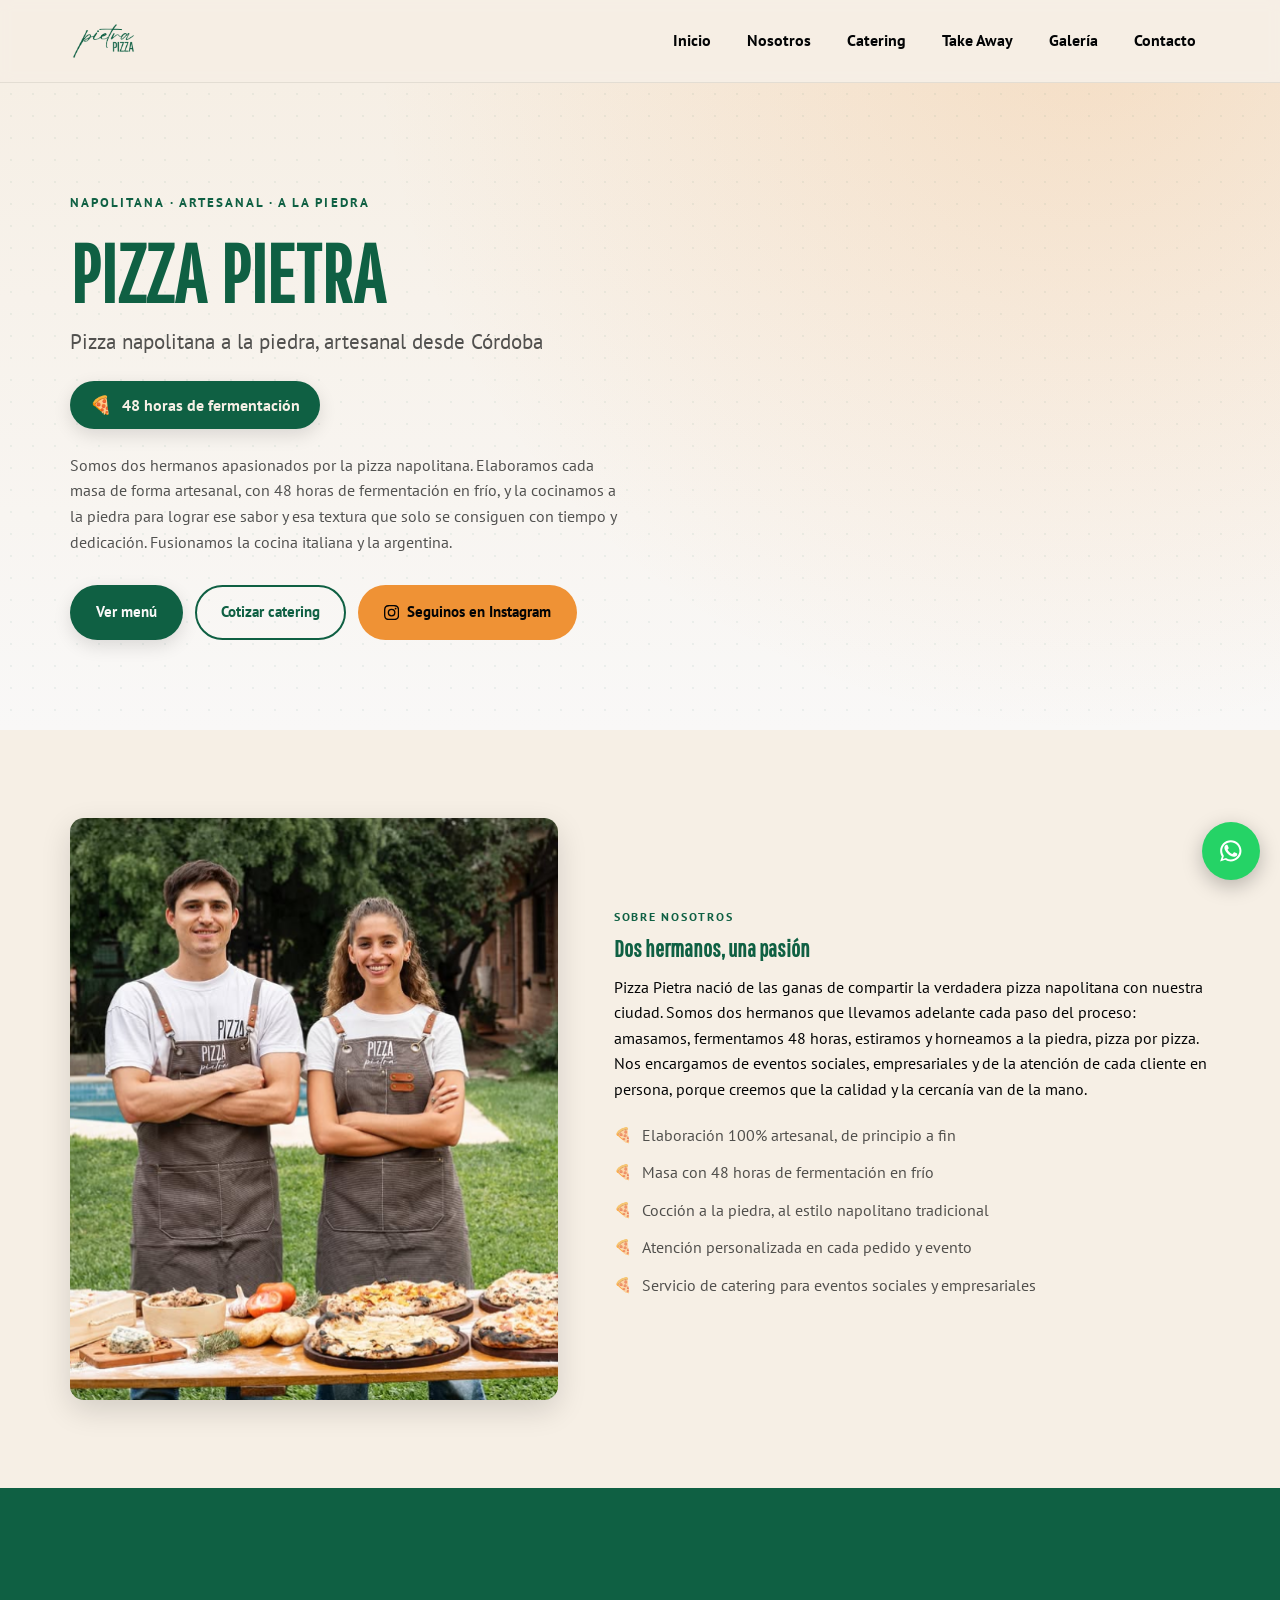
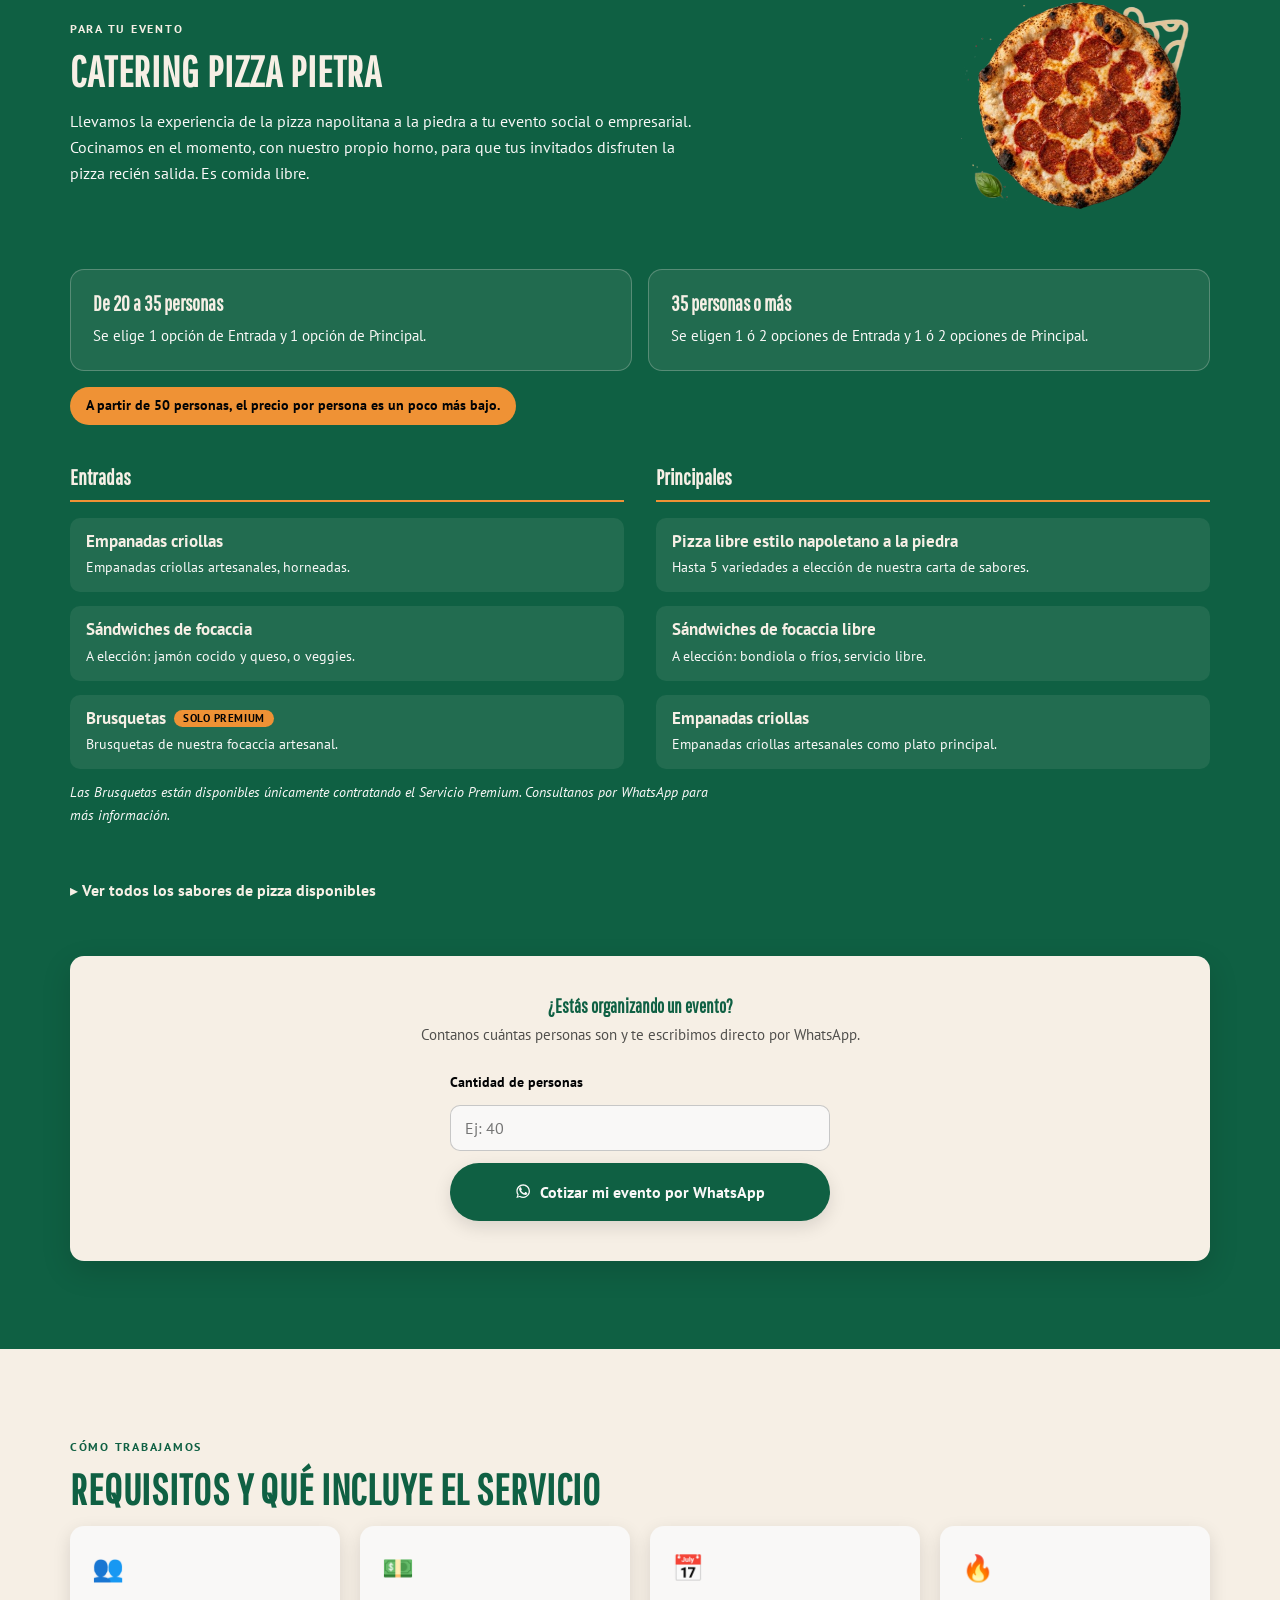
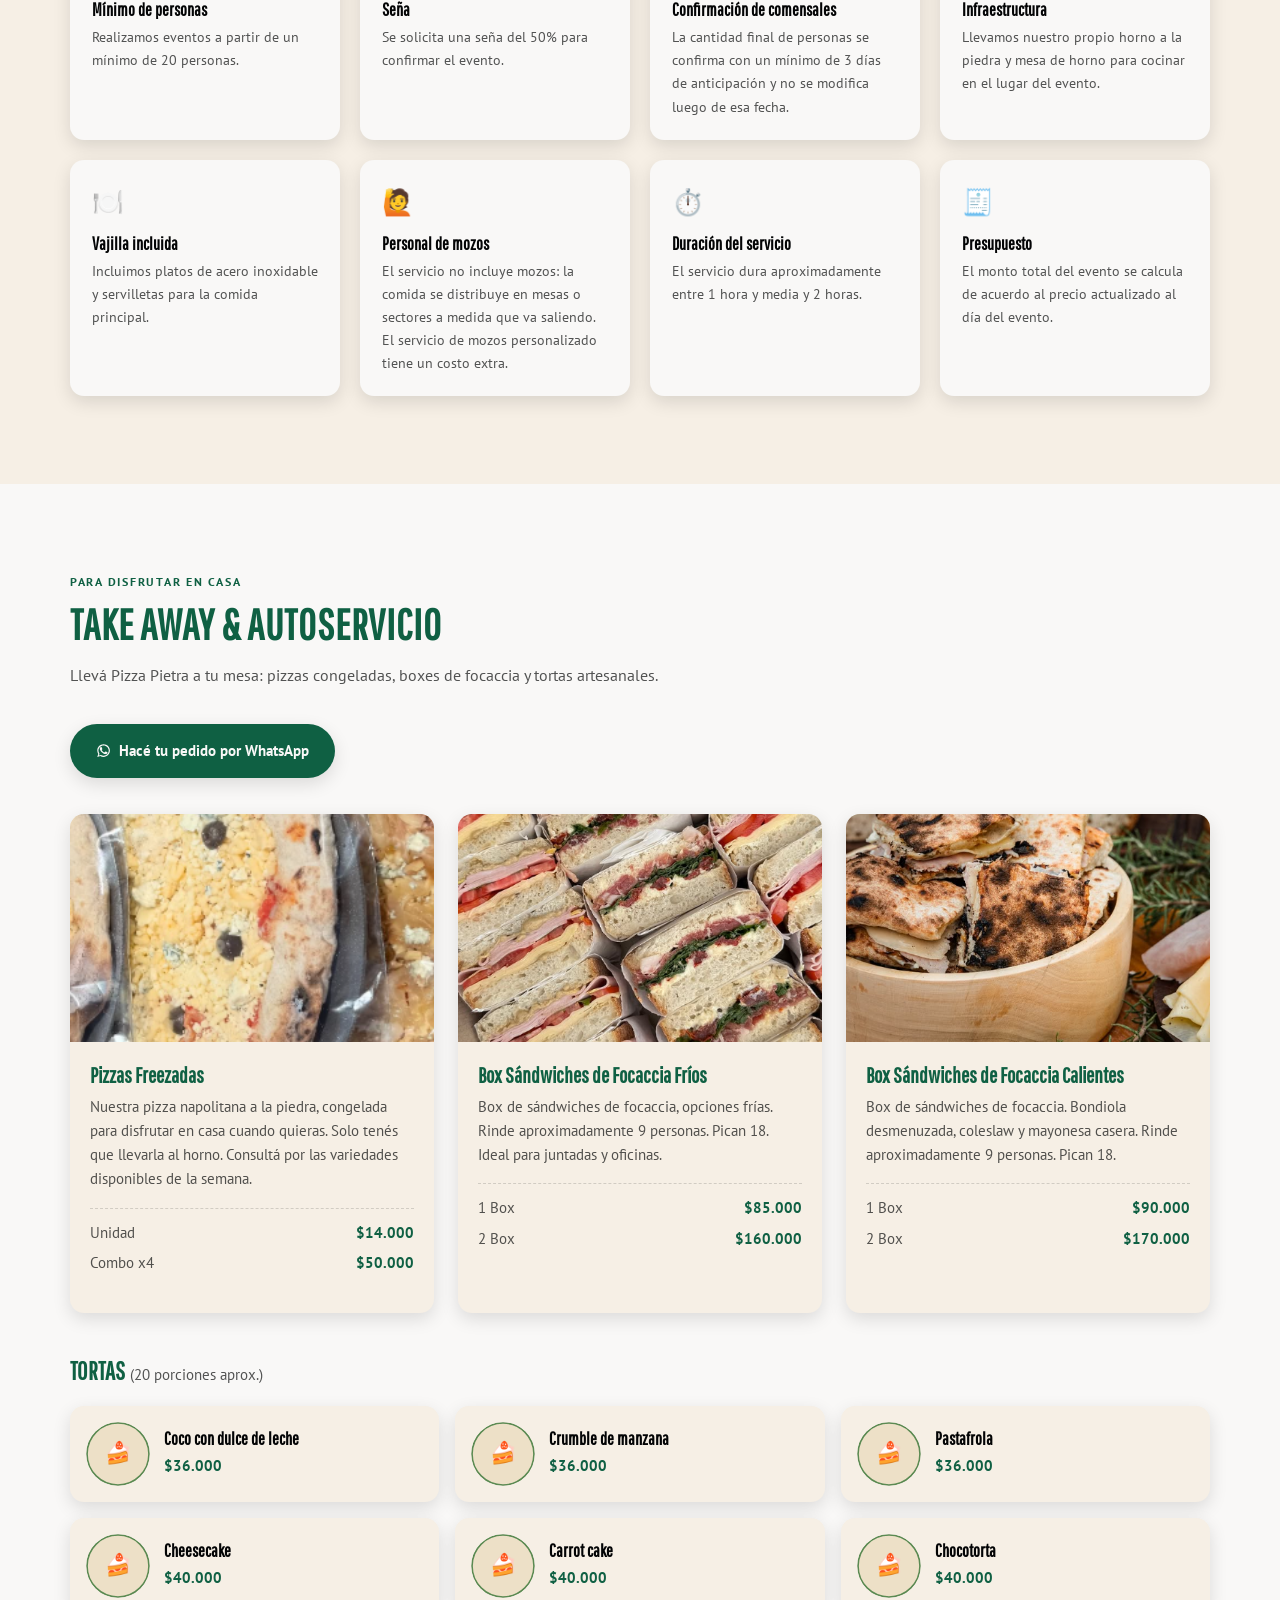
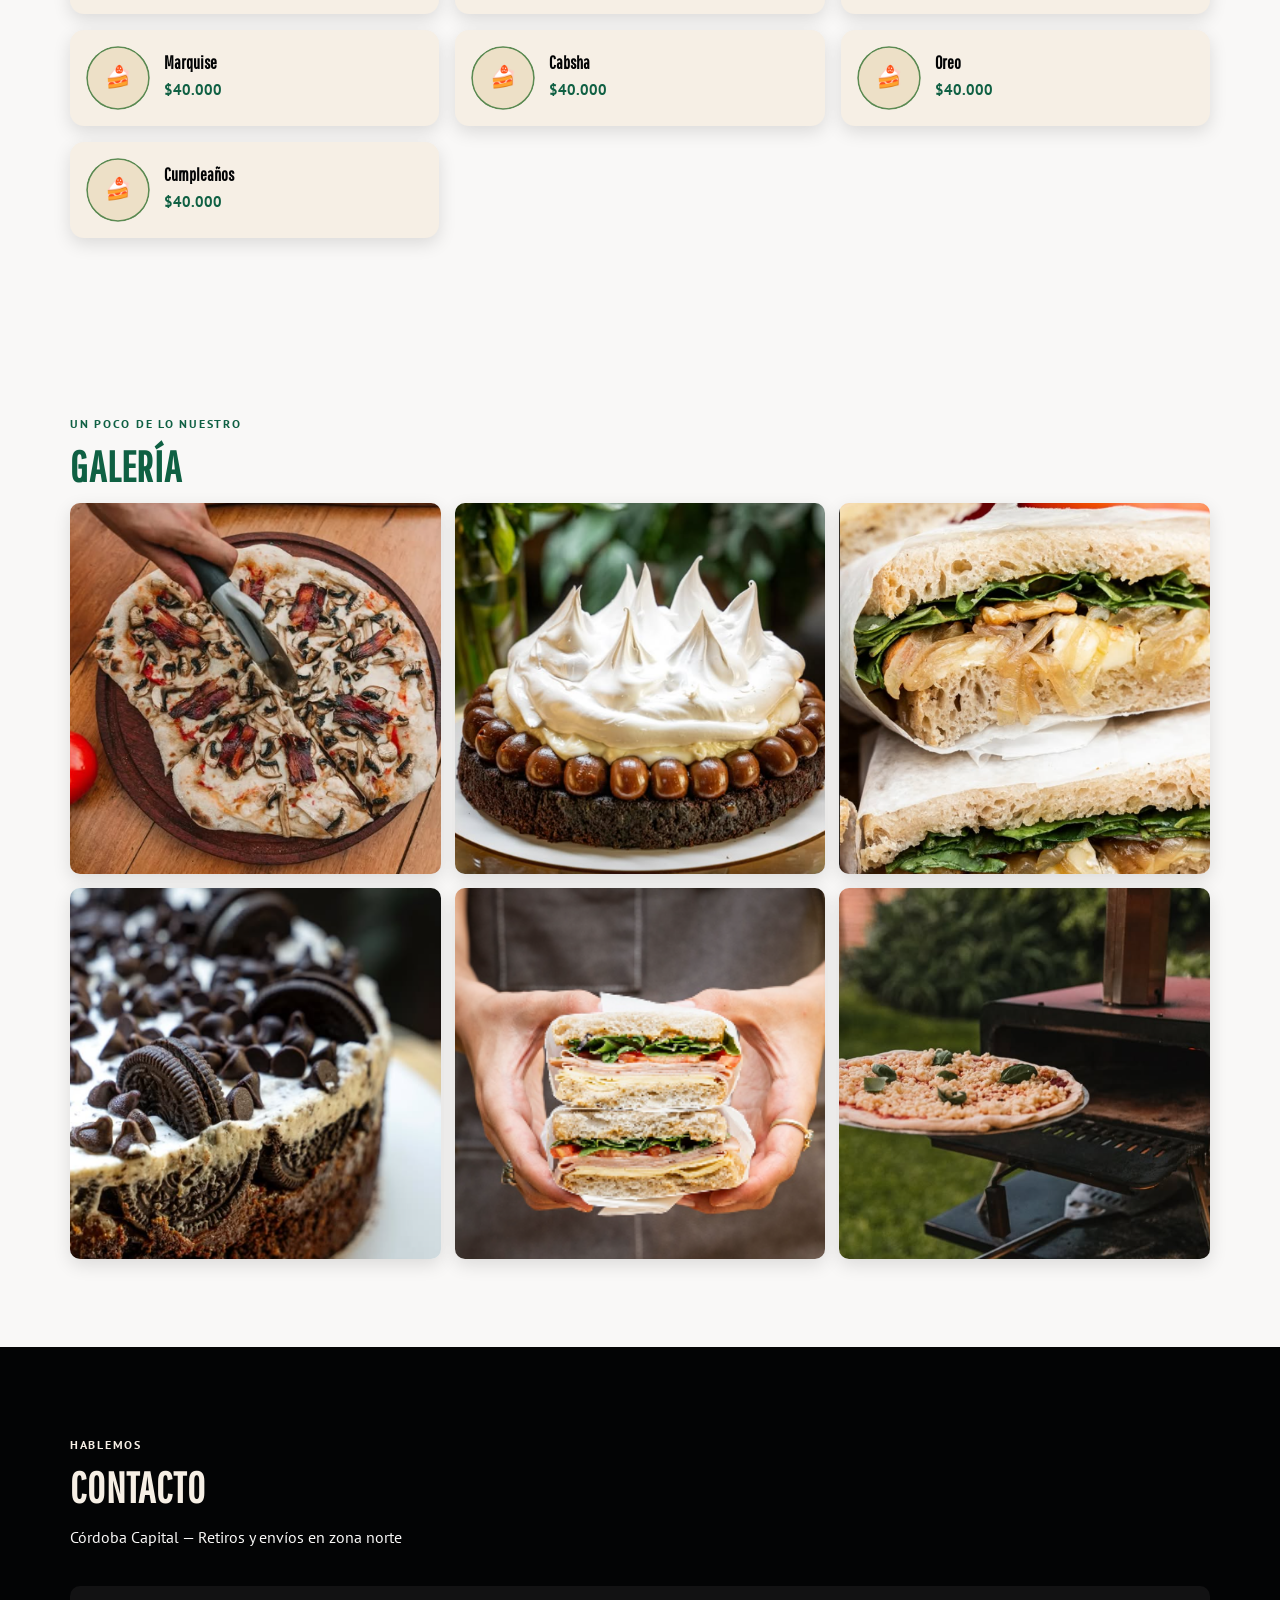
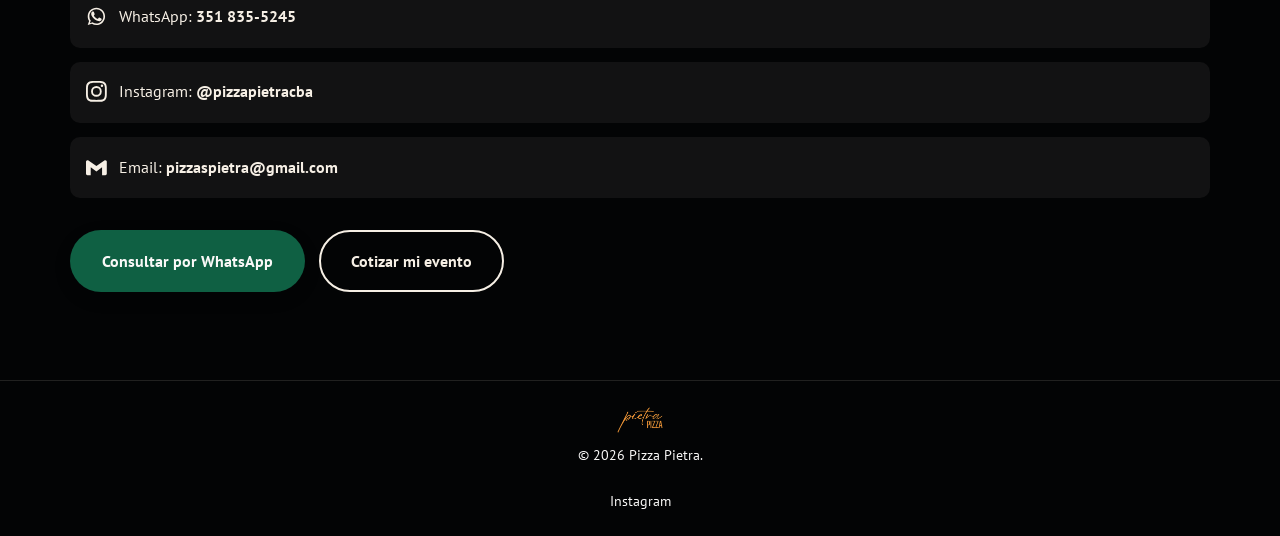
==== commit 89671580: "Replace pizza-giratoria.png with pizza-nueva.png and update pizza flavors in menuData" ====
--- a/index.html
+++ b/index.html
@@ -101,7 +101,7 @@
           <h2 class="section-title section-title--inverse">Catering Pizza Pietra</h2>
           <p class="section-subtitle section-subtitle--inverse" id="catering-intro"></p>
         </div>
-        <img src="img/pizza-giratoria.png" alt="Pizza napolitana a la piedra" class="catering-pizza-giratoria" id="catering-pizza-giratoria">
+        <img src="img/pizza-nueva.png" alt="Pizza napolitana a la piedra" class="catering-pizza-giratoria" id="catering-pizza-giratoria">
       </div>
 
       <div class="catering-grupos" id="catering-grupos"></div>
